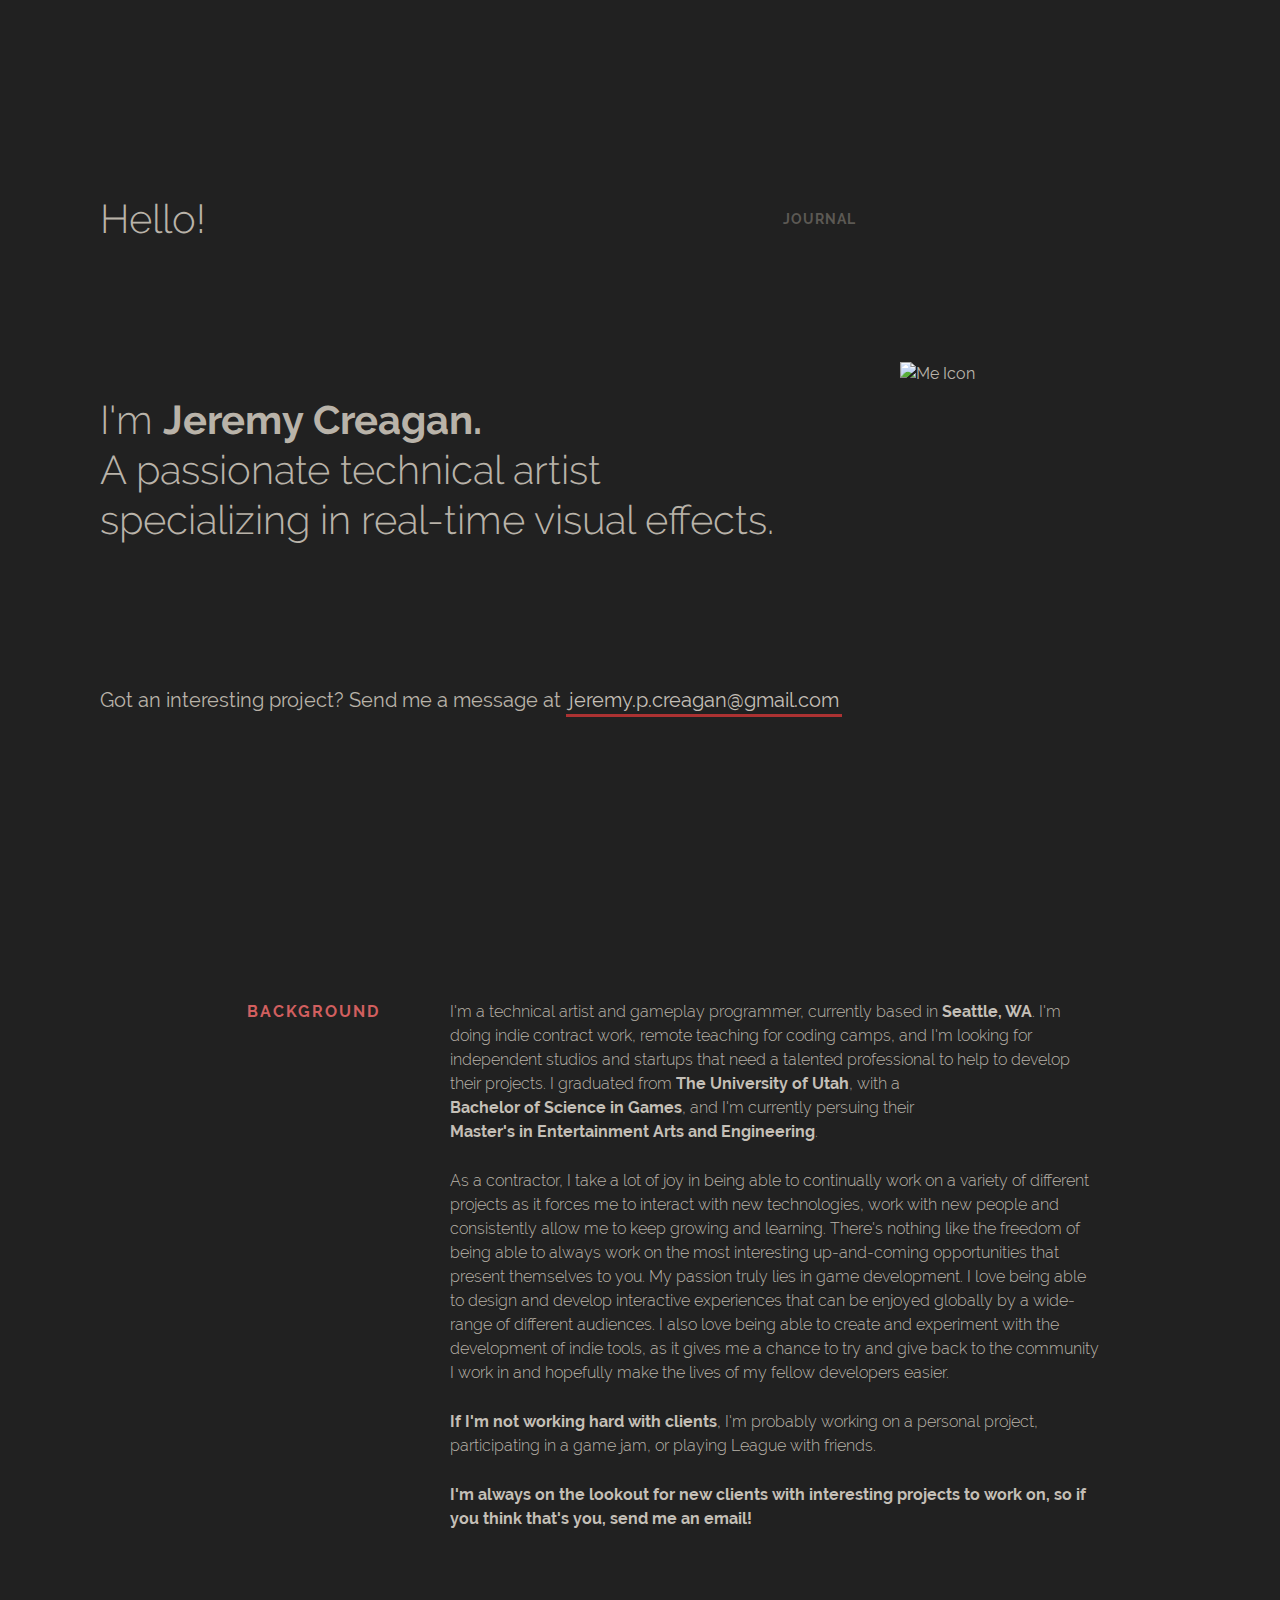
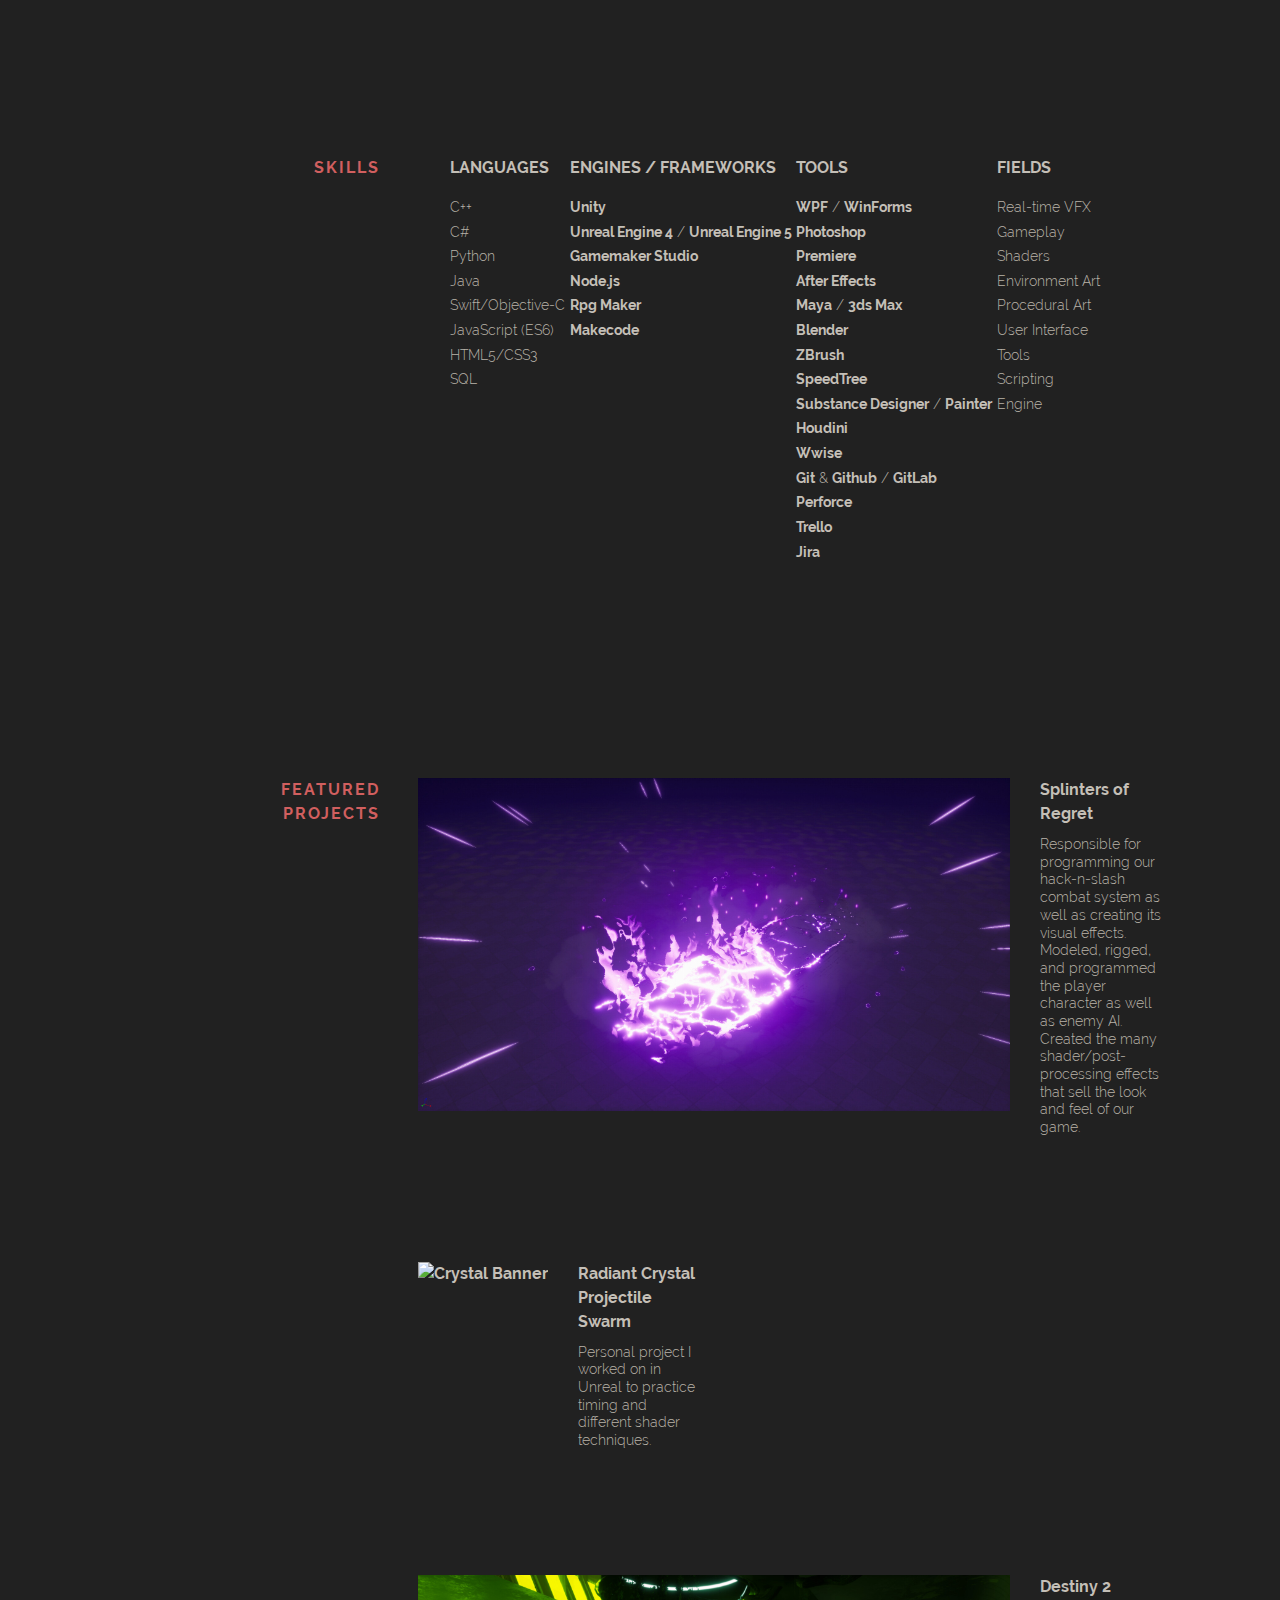
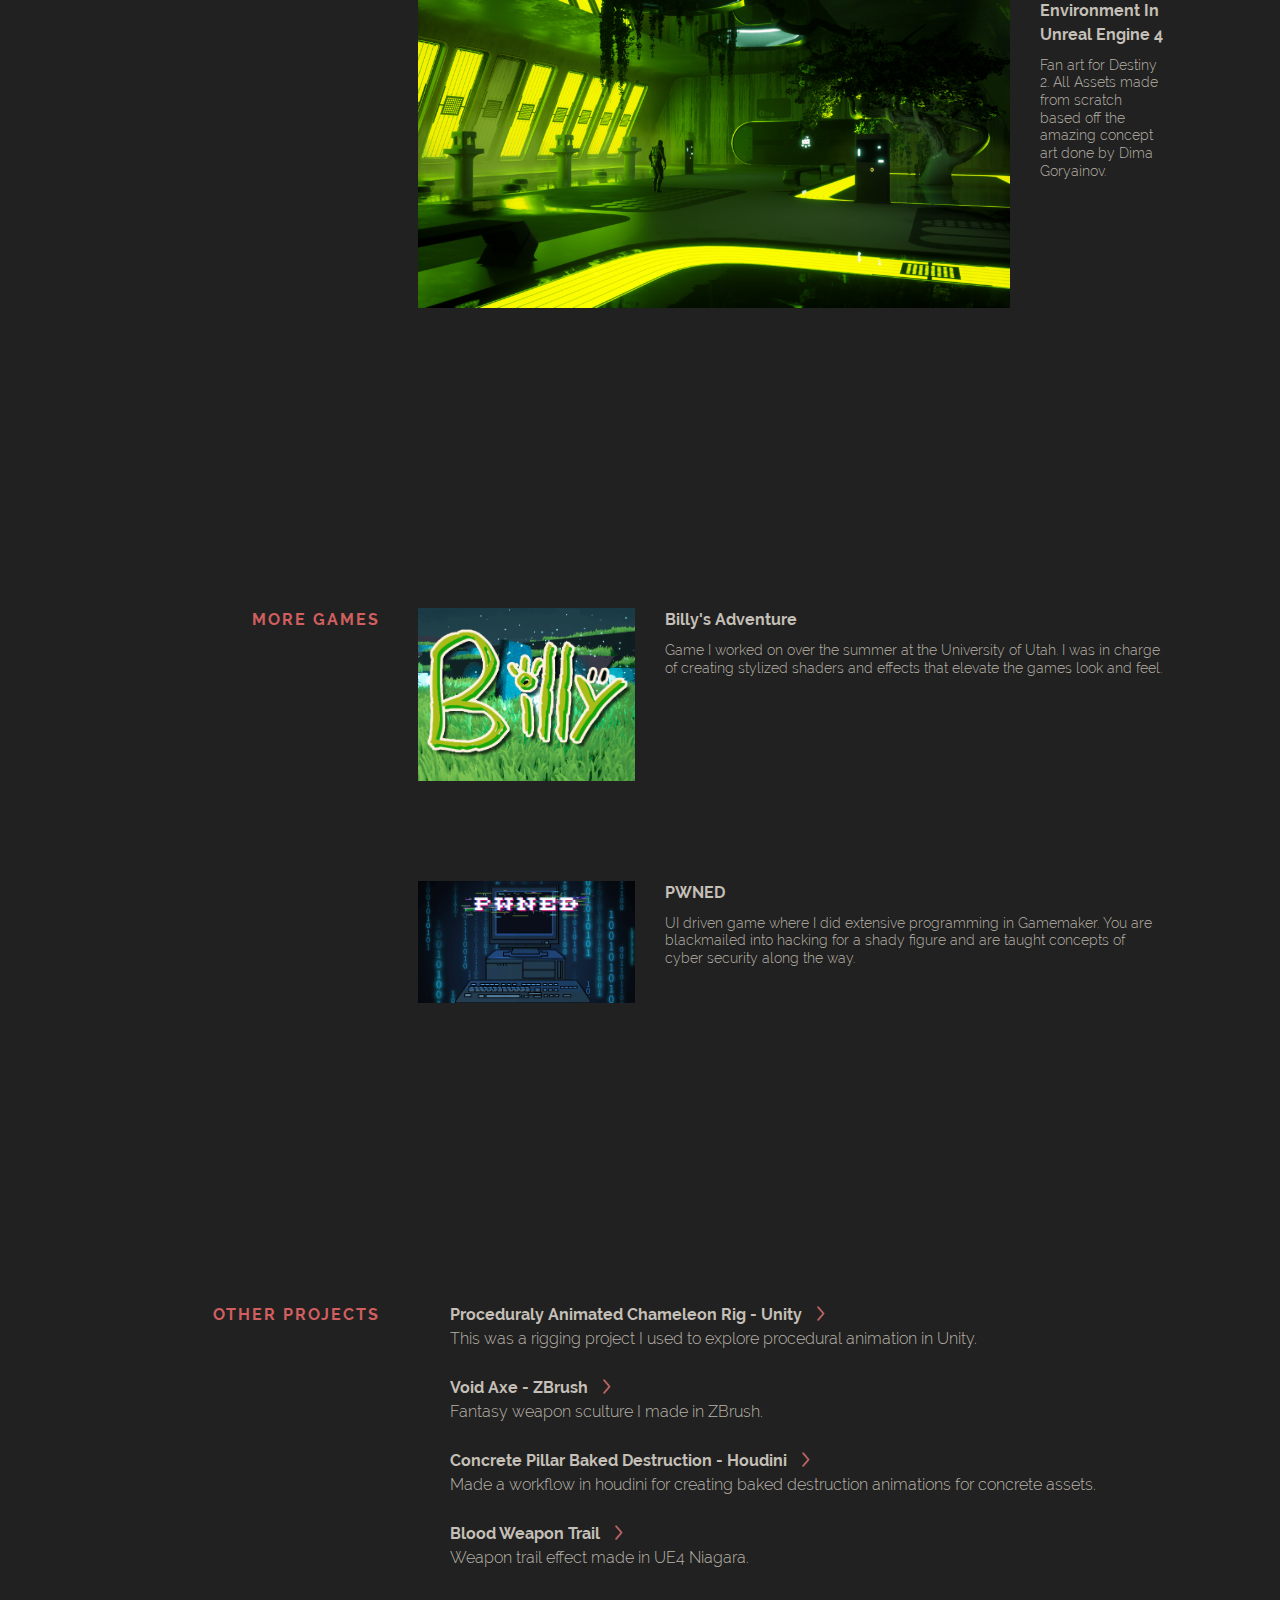
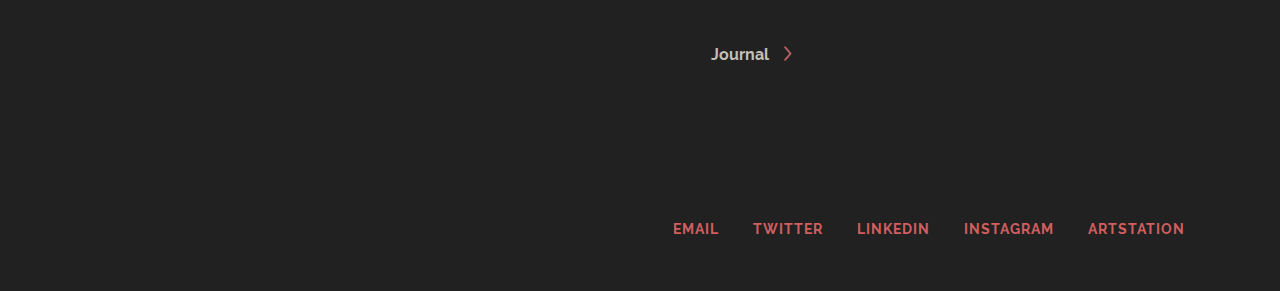
==== index.html @ de410967 "first commit" ====
<!doctype html>

<html lang="en">

<head>
  <meta charset="utf-8">

  <title>Jeremy Creagan</title>
  <meta name="description" content="Portfolio site for Technical artist and gameplay programmer Jeremy Creagan.">
  <meta name="author" content="Jeremy Creagan">

  <link rel="stylesheet" href="css/main.css">
  <link rel="shortcut icon" type="image/ico" href="favicon.ico"/>
  <script defer src="https://use.fontawesome.com/releases/v5.0.6/js/all.js"></script>
    <!-- my fontaswesome account-->
  <script src="https://kit.fontawesome.com/dd2fc2be66.js" crossorigin="anonymous"></script>
  <!-- scroll nav-->
</head>

<body>
  <div id="site">
    <header class="intro">
        <div class="hello__holder">
            <h1 class="intro__hello">Hello!</h1>

            <div class="sneaky__nav">
                <div class="sneaky__links">
                    <a href="./journal.html" target="_self" title="journal">
                        <span class="text">Journal</span>
                        <img src="images/itchio.svg" alt="journal">
                    </a>
                    <a href="jeremy.p.creagan@gmail.com" target="_blank" title="email">
                    <span class="text"></span>
                    <i class="fas fa-envelope"></i>
                    <img src="images/itchio.svg" alt="twitter"> 
                    </a>
                    <a href="https://www.linkedin.com/in/jeremy-creagan-a23b23a0/" target="_blank" title="linkedin">
                        <span class="text"></span>
                        <i class="fab fa-linkedin"></i>
                        <img src="images/itchio.svg" alt="twitter">
                    </a>
                    <a href="https://www.artstation.com/jeremycreagan" target="_blank" title="artstation">
                        <span class="text"></span>
                        <i class="fa-brands fa-artstation"></i>
                        <img src="images/itchio.svg" alt="twitter">
                    </a>
                </div>
            </div>
        </div>

        
      <div class="intro__wrap">
        <img class="intro__icon" src="images/MeSelfieCrop.png" alt="Me Icon" />
        <h2 class="intro__tagline">I'm
          <span class="name">Jeremy Creagan.</span><br>A passionate technical artist specializing in real-time visual effects.
        </h2>
      </div>
      <h3 class="intro__contact">Got an interesting project? Send me a message at
        <span>
          <a href="mailto:jeremy.p.creagan@gmail.com" target="_blank" class="highlight-link">jeremy.p.creagan@gmail.com</a>
        </span>
      </h3>
    </header>
    
    <section class="section background" data-sr>
      <div class="section__title">
        Background
        <br>
      </div>
      <div class="section__content">
        <p>I'm a technical artist and gameplay programmer, currently based in
          <strong>Seattle, WA</strong>. I'm doing indie contract work, remote teaching for coding camps, and I'm looking for independent studios and startups that need a talented professional to help to develop their projects.
          I graduated from
          <a class="underline-link" href="https://www.utah.edu" target="_blank"> The University of Utah</a>, with a
          <a class="underline-link" href="https://games.utah.edu/" target="_blank">Bachelor of Science in Games</a>, and I'm currently persuing their
          <a class="underline-link" href="https://games.utah.edu/prospective-students/master-of-entertainment-arts-and-engineering/" target="_blank">Master's in Entertainment Arts and Engineering</a>.
        <p>As a contractor, I take a lot of joy in being able to continually work on a variety of different projects
          as it forces me to interact with new technologies, work with new people and consistently allow me to keep growing
          and learning. There's nothing like the freedom of being able to always work on the most interesting up-and-coming
          opportunities that present themselves to you. My passion truly lies in game development. I love being able to design
          and develop interactive experiences that can be enjoyed globally by a wide-range of different audiences. I also
          love being able to create and experiment with the development of indie tools, as it gives me a chance to try and
          give back to the community I work in and hopefully make the lives of my fellow developers easier.</p>
        <p>
          <strong>If I'm not working hard with clients</strong>, I'm probably working on a personal project, participating in a game
          jam, or playing League with friends.</p>

        <p>
          <strong>I'm always on the lookout for new clients with interesting projects to work on, so if you think that's you, send
            me an email!</strong>
        </p>
      </div>
    </section>

    <section class="section skills" data-sr>
      <div class="section__title">Skills</div>
      <div class="section__content">
        <div class="skillz">
          <div class="skillz__category">
            <div class="skillz__category__label">Languages</div>
            <ul>
              <li class="skillz__category__item">C++</li>
              <li class="skillz__category__item">C#</li>
              <li class="skillz__category__item">Python</li>
              <li class="skillz__category__item">Java</li>
              <li class="skillz__category__item">Swift/Objective-C</li>
              <li class="skillz__category__item">JavaScript (ES6)</li>
              <li class="skillz__category__item">HTML5/CSS3</li>
              <li class="skillz__category__item">SQL</li>
            </ul>
          </div>
          <div class="skillz__category">
            <div class="skillz__category__label">Engines / Frameworks</div>
            <ul>
              <li class="skillz__category__item"><a class="underline-link" href="https://unity3d.com/" target="_blank">Unity</a></li>
              <li class="skillz__category__item"><a class="underline-link" href="https://www.unrealengine.com" target="_blank">Unreal Engine 4</a> / <a class="underline-link" href="https://www.unrealengine.com/en-US/unreal-engine-5?sessionInvalidated=true" target="_blank">Unreal Engine 5</a></li>
              <li class="skillz__category__item"><a class="underline-link" href="https://www.yoyogames.com/gamemaker" target="_blank">Gamemaker Studio</a></li>
              <li class="skillz__category__item"><a class="underline-link" href="https://nodejs.org/en/" target="_blank">Node.js</a></li>
              <li class="skillz__category__item"><a class="underline-link" href="https://www.rpgmakerweb.com/" target="_blank">Rpg Maker</a></li>
              <li class="skillz__category__item"><a class="underline-link" href="https://www.microsoft.com/en-us/makecode" target="_blank">Makecode</a></li>
            </ul>
          </div>
          <div class="skillz__category">
            <div class="skillz__category__label">Tools</div>
            <ul>
              <li class="skillz__category__item"><a class="underline-link" href="https://docs.microsoft.com/en-us/dotnet/framework/wpf/" target="_blank">WPF</a> / <a class="underline-link" href="https://docs.microsoft.com/en-us/dotnet/framework/winforms/" target="_blank">WinForms</a></li>
              <li class="skillz__category__item"><a class="underline-link" href="https://www.adobe.com/products/photoshop.html" target="_blank">Photoshop</a></li>
              <li class="skillz__category__item"><a class="underline-link" href="https://www.adobe.com/products/premiere.html" target="_blank">Premiere</a></li>
              <li class="skillz__category__item"><a class="underline-link" href="https://www.adobe.com/products/aftereffects.html" target="_blank">After Effects</a></li>
              <li class="skillz__category__item"><a class="underline-link" href="https://www.autodesk.com/products/maya/overview?term=1-YEAR&tab=subscription" target="_blank">Maya</a> / <a class="underline-link" href="https://www.autodesk.com/products/3ds-max/features" target="_blank">3ds Max</a></li>
              <li class="skillz__category__item"><a class="underline-link" href="https://www.blender.org/" target="_blank">Blender</a></li>
              <li class="skillz__category__item"><a class="underline-link" href="https://pixologic.com/" target="_blank">ZBrush</a></li>
              <li class="skillz__category__item"><a class="underline-link" href="https://store.speedtree.com/" target="_blank">SpeedTree</a></li>
              <li class="skillz__category__item"><a class="underline-link" href="https://www.substance3d.com/" target="_blank">Substance Designer</a> / <a class="underline-link" href="https://www.adobe.com/products/substance3d-painter.html" target="_blank">Painter</a></li>
              <li class="skillz__category__item"><a class="underline-link" href="https://www.sidefx.com/" target="_blank">Houdini</a></li>
              <li class="skillz__category__item"><a class="underline-link" href="https://www.audiokinetic.com/products/wwise/" target="_blank">Wwise</a></li>
              <li class="skillz__category__item"><a class="underline-link" href="https://git-scm.com/" target="_blank">Git</a> &amp; <a class="underline-link" href="https://github.com" target="_blank">Github</a> / <a class="underline-link" href="https://about.gitlab.com/" target="_blank">GitLab</a></li>
              <li class="skillz__category__item"><a class="underline-link" href="https://www.perforce.com/" target="_blank">Perforce</a></li>
              <li class="skillz__category__item"><a class="underline-link" href="https://trello.com/" target="_blank">Trello</a></li>
              <li class="skillz__category__item"><a class="underline-link" href="https://www.atlassian.com/software/jira" target="_blank">Jira</a></li>
            </ul>
          </div>
          <div class="skillz__category">
            <div class="skillz__category__label">Fields</div>
            <ul>
              <li class="skillz__category__item">Real-time VFX</li>
              <li class="skillz__category__item">Gameplay</li>
              <li class="skillz__category__item">Shaders</li>
              <li class="skillz__category__item">Environment Art</li>
              <li class="skillz__category__item">Procedural Art</li>
              <li class="skillz__category__item">User Interface</li>
              <li class="skillz__category__item">Tools</li>
              <li class="skillz__category__item">Scripting</li>
              <li class="skillz__category__item">Engine</li>
            </ul>
          </div>
        </div>
      </div>
    </section>

    <section class="section featured-projects" data-sr>
      <div class="section__title">Featured Projects</div>
      <div class="section__content">
        <div class="project Splinters">
          <figure class="project__pic">
            <a href="https://www.artstation.com/artwork/3qryeJ" target="_blank">
              <img src="images/jeremy-creagan-tremorabilitystill.jpg" alt="Splinters Art">
            </a>
          </figure>
          <figcaption class="project__caption">
            <div class="project__name">
              <a href="https://www.artstation.com/artwork/3qryeJ" target="_blank">Splinters of Regret</a>
            </div>
            <p>Responsible for programming our hack-n-slash combat system as well as creating its visual effects. Modeled, rigged, and programmed 
              the player character as well as enemy AI. Created the many shader/post-processing effects that sell the look and feel of our game.</p>
          </figcaption>
        </div>
        <div class="project Crystal">
          <figure class="project__pic">
            <a href="https://www.artstation.com/artwork/YK6nkb" target="_blank">
              <img src="images/HighresScreenshot00008.png" alt="Crystal Banner">
            </a>
          </figure>
          <figcaption class="project__caption">
            <div class="project__name">
              <a href="https://www.artstation.com/artwork/YK6nkb" target="_blank">Radiant Crystal Projectile Swarm</a>
            </div>
            <p>Personal project I worked on in Unreal to practice timing and different shader techniques.</p>
          </figcaption>
        </div>
        <div class="project Destiny">
          <figure class="project__pic">
            <a href="https://www.artstation.com/artwork/OoAA56" target="_blank">
              <img src="images/jc-finalshot4k.jpg" alt="Destiny Banner">
            </a>
          </figure>
          <figcaption class="project__caption">
            <div class="project__name">
              <a href="https://www.artstation.com/artwork/OoAA56" target="_blank">
                Destiny 2 Environment In Unreal Engine 4</a>
            </div>
            <p>Fan art for Destiny 2. All Assets made from scratch based off the amazing concept art done by Dima Goryainov.</p>
          </figcaption>
        </div>
      </div>
    </section>

    <section class="section featured-projects" data-sr>
        <div class="section__title">More Games</div>
        <div class="section__content">
            <div class="project Billy">
                <figure class="other__pic">
                  <a href="https://www.artstation.com/artwork/VykAqn" target="_blank">
                    <img src="images/jeremy-creagan-itch-cover.gif" alt="Billy Banner">
                  </a>
                </figure>
                <figcaption class="other__caption">
                  <div class="project__name">
                    <a href="https://www.artstation.com/artwork/VykAqn" target="_blank">Billy's Adventure</a>
                  </div>
                  <p>Game I worked on over the summer at the University of Utah. I was in charge of creating stylized shaders and effects 
                    that elevate the games look and feel.</p>
                </figcaption>
              </div>
              <div class="project PWNED">
                <figure class="other__pic">
                  <a href="https://juuciii.itch.io/pwned" target="_blank">
                    <img src="images/IY5KX1.jpg" alt="PWNED">
                  </a>
                </figure>
                <figcaption class="other__caption">
                  <div class="project__name">
                    <a href="https://juuciii.itch.io/pwned" target="_blank">PWNED</a>
                  </div>
                  <p>UI driven game where I did extensive programming in Gamemaker. You are blackmailed into hacking for a shady figure and are taught concepts 
                    of cyber security along the way.
                  </p>
                </figcaption>
              </div>
        </div>
  </section>

    <section class="section jam-projects" data-sr>
      <div class="section__title">Other Projects</div>
      <div class="section__content">
        <div class="project">
          <div class="project__name">
            <a href="./journal.html#entry1" target="_self" class="arrow-link force-smooth-scroll">Proceduraly Animated Chameleon Rig - Unity</a>
          </div>
          <p>
            This was a rigging project I used to explore procedural animation in Unity.
          </p>
        </div>
        <div class="project">
          <div class="project__name">
            <a href="./journal.html#entry6" target="_self" class="arrow-link force-smooth-scroll">Void Axe - ZBrush</a>
          </div>
          <p>
            Fantasy weapon sculture I made in ZBrush.
          </p>
        </div>
        <div class="project">
            <div class="project__name">
              <a href="./journal.html#entry5" target="_self" class="arrow-link force-smooth-scroll">Concrete Pillar Baked Destruction - Houdini</a>
            </div>
            <p>
              Made a workflow in houdini for creating baked destruction animations for concrete assets.
            </p>
        </div>
        <div class="project">
            <div class="project__name">
              <a href="./journal.html#entry3" target="_self" class="arrow-link force-smooth-scroll">Blood Weapon Trail</a>
            </div>
            <p>
              Weapon trail effect made in UE4 Niagara.
            </p>
        </div>

        <center>
            <div class="project">
                <br><br>
                <div class="project__name" style ="padding-right: 40px; padding-left: 0px">
                        <a href="./journal.html" target="_self" class="arrow-link">Journal</a>
                </div>
            </div>
        </center>

      </div>
    </section>

    <footer class="footer">
      <div class="footer__copyright">
      </div>
      <div class="footer__links">
        <a href="jeremy.p.creagan@gmail.com" target="_blank" title="email">
          <span class="text">email</span>
          <i class="fas fa-envelope"></i>
          <img src="images/itchio.svg" alt="twitter"> 
        </a>
        <a href="https://twitter.com/KeemlyS" target="_blank" title="twitter">
          <span class="text">twitter</span>
          <i class="fab fa-twitter"></i>
          <img src="images/itchio.svg" alt="twitter">
        </a>
        <a href="https://www.linkedin.com/in/jeremy-creagan-a23b23a0/" target="_blank" title="linkedin">
            <span class="text">linkedin</span>
            <i class="fab fa-linkedin"></i>
            <img src="images/itchio.svg" alt="twitter">
        </a>
        <a href="https://www.instagram.com/jeremycreagan.226/" target="_blank" title="instagram">
            <span class="text">instagram</span>
            <i class="fa-brands fa-instagram"></i>
            <img src="images/itchio.svg" alt="twitter">
        </a>
        <a href="https://www.artstation.com/jeremycreagan" target="_blank" title="artstation">
            <span class="text">artstation</span>
            <i class="fa-brands fa-artstation"></i>
            <img src="images/itchio.svg" alt="twitter">
        </a>
      </div>
    </footer>

    <button id="top-button" style="display: inline-block;">
      <img src="" alt=""> </button>
  </div>
  <script src="https://cdnjs.cloudflare.com/ajax/libs/jquery/3.1.1/jquery.min.js" type="text/javascript" charset="utf-8"></script>
  <script src="https://unpkg.com/scrollreveal/dist/scrollreveal.min.js"></script>
  <script src="js/main.js" type="text/javascript" charset="utf-8"></script>
  <script src="js/scroll.js"></script>
</body>

</html>
---- css/main.css ----
@font-face {
    font-family: Raleway;
    src: url(../fonts/Raleway/Raleway-Light.ttf);
    font-weight: 300;
    font-style: normal
}

@font-face {
    font-family: Raleway;
    src: url(../fonts/Raleway/Raleway-LightItalic.ttf);
    font-weight: 300;
    font-style: italic
}

@font-face {
    font-family: Raleway;
    src: url(../fonts/Raleway/Raleway-Regular.ttf);
    font-weight: 400;
    font-style: normal
}

@font-face {
    font-family: Raleway;
    src: url(../fonts/Raleway/Raleway-Italic.ttf);
    font-weight: 400;
    font-style: italic
}

@font-face {
    font-family: Raleway;
    src: url(../fonts/Raleway/Raleway-Medium.ttf);
    font-weight: 500;
    font-style: normal
}

@font-face {
    font-family: Raleway;
    src: url(../fonts/Raleway/Raleway-MediumItalic.ttf);
    font-weight: 500;
    font-style: italic
}

@font-face {
    font-family: Raleway;
    src: url(../fonts/Raleway/Raleway-Bold.ttf);
    font-weight: 700;
    font-style: normal
}

@font-face {
    font-family: Raleway;
    src: url(../fonts/Raleway/Raleway-BoldItalic.ttf);
    font-weight: 700;
    font-style: italic
}

@font-face {
    font-family: BitPotion;
    src: url(../fonts/BitPotion/BitPotionExt.ttf);
    font-style: normal
}

*,
:after,
:before {
    -webkit-box-sizing: border-box;
    box-sizing: border-box;
    -webkit-font-smoothing: antialiased;
    -moz-osx-font-smoothing: grayscale
}

::-moz-selection {
    color: #36363c;
    background: #fc6
}

::selection {
    color: #36363c;
    background: #fc6
}

body,
html {
    margin: 0;
    padding: 0;
    background-color: #212121;
    color: #B9B3A9;
    font-family: Raleway, "Source Sans Pro", Helvetica, Arial, sans-serif;
    line-height: 1.5;
}

body a,
html a {
    -webkit-transition: all .2s ease-in-out;
    transition: all .2s ease-in-out;
    text-decoration: none;
    font-weight: 700;
    color: #C4BFB7
}

body ul,
html ul {
    list-style: none;
    padding: 0
}

body strong,
html strong {
    font-weight: 700;
    color: #C4BFB7
}

body .emoji,
html .emoji {
    display: inline-block;
    vertical-align: text-top;
    background-size: contain;
    background-repeat: no-repeat;
    background-position: center
}

body .section,
html .section {
    display: -webkit-box;
    display: -ms-flexbox;
    display: flex;
    -webkit-box-pack: center;
    -ms-flex-pack: center;
    justify-content: center;
    padding: 100px 170px
}

@media screen and (max-width:1280px) {
    body .section,
    html .section {
        padding: 100px
    }
}

@media screen and (max-width:1024px) {
    body .section,
    html .section {
        padding: 50px
    }
}

@media screen and (max-width:768px) {
    body .section,
    html .section {
        display: block
    }
}

@media screen and (max-width:480px) {
    body .section,
    html .section {
        padding: 50px 35px
    }
}

.section__background__portrait {
    width: 256px;
    height: 256px;
    margin-top: 20px;
}

@media screen and (max-width:768px) {
    .section__background__portrait {
        display:none;
    }
}

body .section__title,
html .section__title {
    -ms-flex-negative: 0;
    flex-shrink: 0;
    width: 200px;
    margin-right: 70px;
    color: #D15F5F;
    text-transform: uppercase;
    text-align: right;
    font-weight: 700;
    letter-spacing: 2px
}

@media screen and (max-width:1024px) {
    body .section__title,
    html .section__title {
        margin-right: 50px
    }
}

@media screen and (max-width:850px) {
    body .section__title,
    html .section__title {
        width: 150px
    }
}

@media screen and (max-width:768px) {
    body .section__title,
    html .section__title {
        text-align: left;
        width: auto
    }
}

body .section__content,
html .section__content {
    font-weight: 300;
    font-size: 1rem;
    width: 100%;
    max-width: 650px
}

@media screen and (max-width:768px) {
    body .section__content,
    html .section__content {
        padding-top: 30px;
        padding-left: 50px
    }
}

@media screen and (max-width:480px) {
    body .section__content,
    html .section__content {
        padding-left: 30px
    }
}

body .section__content p,
html .section__content p {
    margin-top: 0;
    margin-bottom: 25px
}

body .section__content .underline-link,
html .section__content .underline-link {
    position: relative;
    display: inline-block
}

body .section__content .underline-link:after,
html .section__content .underline-link:after {
    position: absolute;
    top: 100%;
    left: 0;
    width: 100%;
    height: 1px;
    background: #C4BFB7;
    content: '';
    opacity: 0;
    -webkit-transition: height .3s, opacity .3s, -webkit-transform .3s;
    transition: height .3s, opacity .3s, -webkit-transform .3s;
    transition: height .3s, opacity .3s, transform .3s;
    transition: height .3s, opacity .3s, transform .3s, -webkit-transform .3s;
    -webkit-transform: translateY(-5px);
    transform: translateY(-5px)
}

body .section__content .underline-link:focus:after,
body .section__content .underline-link:hover:after,
html .section__content .underline-link:focus:after,
html .section__content .underline-link:hover:after {
    height: 2px;
    border-radius: 3px;
    opacity: 1;
    -webkit-transform: translateY(-2px);
    transform: translateY(-2px)
}

body .arrow-link,
html .arrow-link {
    -webkit-transition: all .2s ease-in-out;
    transition: all .2s ease-in-out;
    font-weight: 700;
    display: inline-block;
    background-color: transparent;
    white-space: nowrap
}

body .arrow-link:after,
html .arrow-link:after {
    -webkit-transition: all .2s ease-in-out;
    transition: all .2s ease-in-out;
    position: relative;
    bottom: 2px;
    margin-left: 15px;
    content: '';
    background: url(../images/Icon_Arrow.png) no-repeat center;
    background-size: 100%;
    width: 15px;
    height: 15px;
    display: inline-block;
    vertical-align: middle
}

body .arrow-link:hover:after,
html .arrow-link:hover:after {
    -webkit-transform: translateX(7px);
    transform: translateX(7px)
}

body .arrow-link-left,
html .arrow-link-left {
    -webkit-transition: all .2s ease-in-out;
    transition: all .2s ease-in-out;
    font-weight: 700;
    display: inline-block;
    background-color: transparent;
    white-space: nowrap
}

body .arrow-link-left:before,
html .arrow-link-left:before {
    -webkit-transition: all .2s ease-in-out;
    transition: all .2s ease-in-out;
    position: relative;
    bottom: 2px;
    margin-right: 15px;
    content: '';
    background: url(../images/Icon_Arrow_Left.png) no-repeat center;
    background-size: 100%;
    width: 15px;
    height: 15px;
    display: inline-block;
    vertical-align: middle
}

body .arrow-link-left:hover:before,
html .arrow-link-left:hover:before {
    -webkit-transform: translateX(-7px);
    transform: translateX(-7px)
}

body .small,
html .small {
    font-family: Inconsolata, monospace;
    font-size: .85rem;
    display: inline-block;
    margin-top: 15px
}

.night .small {
    font-family: Inconsolata, monospace;
    font-size: 1.5rem;
    display: inline-block;
    margin-top: 15px
}

body .small:after,
html .small:after {
    display: none
}

body #top-button,
html #top-button {
    -webkit-transition: all .2s ease-in-out;
    transition: all .2s ease-in-out;
    background: 0 0;
    border: none;
    outline: 0;
    width: 40px;
    position: fixed;
    bottom: 25px;
    right: 10px;
    cursor: pointer;
    display: none
}

@media screen and (max-width:1024px) {
    body #top-button,
    html #top-button {
        bottom: 20px;
        right: 7px;
        width: 35px
    }
}

@media screen and (max-width:480px) {
    body #top-button,
    html #top-button {
        bottom: 15px;
        right: 3px
    }
}

body #top-button:focus,
body #top-button:hover,
html #top-button:focus,
html #top-button:hover {
    -webkit-transform: translateY(-10px);
    transform: translateY(-10px)
}

body #top-button img,
html #top-button img {
    width: 100%
}

.waypoint {
    opacity: 0;
    -webkit-transform: translate3d(0, 20px, 0);
    transform: translate3d(0, 20px, 0);
    -webkit-transition: opacity .6s cubic-bezier(.694, 0, .335, 1), -webkit-transform .6s cubic-bezier(.694, 0, .335, 1);
    transition: opacity .6s cubic-bezier(.694, 0, .335, 1), -webkit-transform .6s cubic-bezier(.694, 0, .335, 1);
    transition: opacity .6s cubic-bezier(.694, 0, .335, 1), transform .6s cubic-bezier(.694, 0, .335, 1);
    transition: opacity .6s cubic-bezier(.694, 0, .335, 1), transform .6s cubic-bezier(.694, 0, .335, 1), -webkit-transform .6s cubic-bezier(.694, 0, .335, 1)
}

.in-view {
    opacity: 1;
    -webkit-transform: translateZ(0);
    transform: translateZ(0)
}

.pixel-switch-wrapper {
    display: -webkit-box;
    display: -ms-flexbox;
    display: flex;
    -webkit-box-pack: center;
    -ms-flex-pack: center;
    justify-content: center;
    -webkit-box-align: center;
    -ms-flex-align: center;
    align-items: center;
    position: absolute;
    top: 20px;
    right: 30px
}

@media screen and (max-width:480px) {
    .switch-wrapper {
        top: 10px;
        right: 20px
    }
}

.pixel-switch-wrapper .moon,
.pixel-switch-wrapper .sun {
    width: 17px;
    height: 17px
}

.pixel-switch-wrapper .sun {
    background: url(../img/switch/sun.svg) no-repeat center;
    background-size: 100%
}

.pixel-switch-wrapper .moon {
    background: url(../img/switch/moon.svg) no-repeat center;
    background-size: 100%
}

.pixel-switch-wrapper .toggle-wrapper {
    margin: 10px
}

.pixel-switch-wrapper .toggle-wrapper #switch {
    height: 0;
    width: 0;
    visibility: hidden;
    position: absolute
}

.pixel-switch-wrapper .toggle-wrapper #switch:checked+label {
    background: #bae67e
}

.pixel-switch-wrapper .toggle-wrapper #switch:checked+label:after {
    left: calc(100% - 3px);
    -webkit-transform: translateX(-100%);
    transform: translateX(-100%)
}

.pixel-switch-wrapper .toggle-wrapper label {
    cursor: pointer;
    text-indent: -9999px;
    width: 45px;
    height: 25px;
    background: grey;
    display: block;
    border-radius: 100px;
    position: relative
}

.pixel-switch-wrapper .toggle-wrapper label:after {
    -webkit-transition: all .2s ease-in-out;
    transition: all .2s ease-in-out;
    content: '';
    position: absolute;
    top: 3px;
    left: 3px;
    width: 19px;
    height: 19px;
    background: #fff;
    border-radius: 100%
}

.intro {
    padding: 120px 100px;
    height: 100vh;
    display: -webkit-box;
    display: -ms-flexbox;
    display: flex;
    -webkit-box-orient: vertical;
    -webkit-box-direction: normal;
    -ms-flex-direction: column;
    flex-direction: column;
    -ms-flex-pack: distribute;
    justify-content: space-around;
    max-width: 1440px;
    margin: 0 auto
}

@media screen and (max-width:630px) {
    .intro {
        padding: 120px 70px
    }
}

@media screen and (max-width:550px) {
    .intro {
        padding: 120px 50px
    }
}

@media screen and (max-width:480px) {
    .intro {
        padding: 70px 50px
    }
}

.intro__hello,
.intro__tagline {
    font-size: 2.5rem
}

.night .intro__hello,
.night .intro__tagline {
    font-size: 4rem
}

@media screen and (max-width:1024px) {
    .intro__hello,
    .intro__tagline {
        font-size: 2.25rem
    }

    .night .intro__hello,
    .night .intro__tagline {
        font-size: 3.5rem
    }
}

@media screen and (max-width:768px) {
    .intro__hello,
    .intro__tagline {
        font-size: 2rem
    }

    .night .intro__hello,
    .night .intro__tagline {
        font-size: 3rem
    }
}

@media screen and (max-width:550px) {
    .intro__hello,
    .intro__tagline {
        font-size: 1.75rem
    }
}

@media screen and (max-width:360px) {
    .intro__hello,
    .intro__tagline {
        font-size: 1.5rem
    }
}

@media screen and (max-width:330px) {
    .intro__hello,
    .intro__tagline {
        font-size: 1.4rem
    }

    .night .intro__hello,
    .night .intro__tagline {
        font-size: 2.5rem
    }
}

.intro__hello .emoji,
.intro__tagline .emoji {
    width: 40px;
    height: 40px
}

@media screen and (max-width:1024px) {
    .intro__hello .emoji,
    .intro__tagline .emoji {
        width: 35px;
        height: 35px
    }
}

@media screen and (max-width:768px) {
    .intro__hello .emoji,
    .intro__tagline .emoji {
        width: 30px;
        height: 30px
    }
}

@media screen and (max-width:360px) {
    .intro__hello .emoji,
    .intro__tagline .emoji {
        width: 25px;
        height: 25px
    }
}

.intro__hello {
    font-weight: 300
}

.intro__hello .wave-hand {
    background-image: url(../img/emojis/wave.png);
    margin-left: 10px;
    cursor: pointer
}

.intro__hello .wave-hand.animated {
    -webkit-animation-duration: 1s;
    animation-duration: 1s;
    -webkit-animation-fill-mode: both;
    animation-fill-mode: both
}

.intro__hello .wave-hand.wave {
    -webkit-animation-name: wave;
    animation-name: wave
}

@-webkit-keyframes wave {
    from {
        -webkit-transform: none;
        transform: none
    }
    15% {
        -webkit-transform: translate3d(-20%, 0, 0) rotate3d(0, 0, 1, -10deg);
        transform: translate3d(-20%, 0, 0) rotate3d(0, 0, 1, -10deg)
    }
    30% {
        -webkit-transform: translate3d(10%, 0, 0) rotate3d(0, 0, 1, 7deg);
        transform: translate3d(10%, 0, 0) rotate3d(0, 0, 1, 7deg)
    }
    45% {
        -webkit-transform: translate3d(-15%, 0, 0) rotate3d(0, 0, 1, -10deg);
        transform: translate3d(-15%, 0, 0) rotate3d(0, 0, 1, -10deg)
    }
    60% {
        -webkit-transform: translate3d(10%, 0, 0) rotate3d(0, 0, 1, 5deg);
        transform: translate3d(10%, 0, 0) rotate3d(0, 0, 1, 5deg)
    }
    75% {
        -webkit-transform: translate3d(-5%, 0, 0) rotate3d(0, 0, 1, -2deg);
        transform: translate3d(-5%, 0, 0) rotate3d(0, 0, 1, -2deg)
    }
    to {
        -webkit-transform: none;
        transform: none
    }
}

@keyframes wave {
    from {
        -webkit-transform: none;
        transform: none
    }
    15% {
        -webkit-transform: translate3d(-20%, 0, 0) rotate3d(0, 0, 1, -10deg);
        transform: translate3d(-20%, 0, 0) rotate3d(0, 0, 1, -10deg)
    }
    30% {
        -webkit-transform: translate3d(10%, 0, 0) rotate3d(0, 0, 1, 7deg);
        transform: translate3d(10%, 0, 0) rotate3d(0, 0, 1, 7deg)
    }
    45% {
        -webkit-transform: translate3d(-15%, 0, 0) rotate3d(0, 0, 1, -10deg);
        transform: translate3d(-15%, 0, 0) rotate3d(0, 0, 1, -10deg)
    }
    60% {
        -webkit-transform: translate3d(10%, 0, 0) rotate3d(0, 0, 1, 5deg);
        transform: translate3d(10%, 0, 0) rotate3d(0, 0, 1, 5deg)
    }
    75% {
        -webkit-transform: translate3d(-5%, 0, 0) rotate3d(0, 0, 1, -2deg);
        transform: translate3d(-5%, 0, 0) rotate3d(0, 0, 1, -2deg)
    }
    to {
        -webkit-transform: none;
        transform: none
    }
}

.intro__wrap {
    max-width: 1000px;
    position: relative;
}

.intro__wrap .intro__icon {
    float: right;
}
    
.intro__wrap .intro__tagline {
    line-height: 50px;
}

@media screen and (max-width:550px) {
    .intro__wrap .intro__icon {
        float: none;
        display: none;
    }
}

.intro__tagline {
    font-weight: 300;
    max-width: 700px;
    position: relative;
}

.intro__tagline .name {
    font-weight: 700
}

.intro__tagline .technologist {
    background-image: url(../img/emojis/technologist.png)
}

@media screen and (max-width:900px) {
    .intro__tagline {
        max-width: 500px;
    }
}

.intro__icon {    
    width:200px;
    height:200px;
}

.intro__contact {
    font-size: 1.25rem;
    font-weight: 400
}

.night .intro__contact {
    font-size: 2.25rem;
    font-weight: 400
}

@media screen and (max-width:550px) {
    .intro__contact {
        font-size: 1rem
    }

    .night .intro__contact {
        font-size: 1.75rem;
        font-weight: 400
    }
}

.intro__contact .emoji.pointer {
    background-image: url(../img/emojis/pointright.png);
    width: 30px;
    height: 30px;
    margin: 0 5px;
    vertical-align: text-bottom
}

@media screen and (max-width:550px) {
    .intro__contact .emoji.pointer {
        width: 25px;
        height: 25px
    }
}

.intro__contact .highlight-link {
    -webkit-transition: all .2s ease-in-out;
    transition: all .2s ease-in-out;
    font-weight: 400;
    text-decoration: none;
    display: inline-block;
    padding: 2px 3px;
    text-decoration: none;
    -webkit-box-shadow: inset 0 -3px 0 #ac3232;
    box-shadow: inset 0 -3px 0 #ac3232
}

.intro__contact .highlight-link:hover {
    -webkit-box-shadow: inset 0 -33px 0 0 #ac3232;
    box-shadow: inset 0 -33px 0 0 #ac3232;
    color: #fff
}

.skills .skillz {
    display: -webkit-box;
    display: -ms-flexbox;
    display: flex;
    -webkit-box-pack: justify;
    -ms-flex-pack: justify;
    justify-content: space-between
}

@media screen and (max-width:630px) {
    .skills .skillz {
        -ms-flex-wrap: wrap;
        flex-wrap: wrap
    }
}

@media screen and (max-width:630px) {
    .skills .skillz__category {
        width: 47%;
        margin-right: 5px;
        margin-bottom: 25px
    }
}

.skills .skillz__category__label {
    font-weight: 700;
    color: #C4BFB7;
    text-transform: uppercase
}

.skills .skillz__category__item {
    margin: 3px 0;
    font-size: .9rem
}

.night .skills {
    margin: 3px 0;
    font-size: 1rem
}

.night .skillz__category__item {
    margin: 3px 0;
    font-size: 1.25rem
}


.experience .jobs {
    margin-bottom: 100px
}

.experience .job {
    margin-bottom: 25px
}

.experience .job .time-place {
    display: -webkit-box;
    display: -ms-flexbox;
    display: flex;
    -webkit-box-pack: justify;
    -ms-flex-pack: justify;
    justify-content: space-between
}

@media screen and (max-width:480px) {
    .experience .job .time-place {
        display: block
    }
}

.experience .job__company {
    font-weight: 700
}

.experience .job__time {
    font-size: .9rem;
    font-family: Inconsolata, monospace
}

@media screen and (max-width:480px) {
    .experience .job__time {
        font-size: .8rem
    }
}

.experience .arrow-link {
    font-size: 1.25rem
}

.experience .arrow-link:after {
    width: 20px;
    height: 20px
}

.status {
    display: -webkit-box;
    display: -ms-flexbox;
    display: flex;
    -webkit-box-align: center;
    -ms-flex-align: center;
    align-items: center;
    font-size: 1.1rem;
    margin-top: 70px
}

.status__light {
    width: 30px;
    height: 30px;
    display: -webkit-box;
    display: -ms-flexbox;
    display: flex;
    -webkit-box-pack: center;
    -ms-flex-pack: center;
    justify-content: center;
    -webkit-box-align: center;
    -ms-flex-align: center;
    align-items: center
}

.status__light__ring {
    position: absolute;
    width: 25px;
    height: 25px;
    -webkit-animation: pulsate 2s ease-out;
    animation: pulsate 2s ease-out;
    -webkit-animation-iteration-count: infinite;
    animation-iteration-count: infinite;
    opacity: 0;
    border: 3px solid #bae67e;
    border-radius: 30px
}

@-webkit-keyframes pulsate {
    0% {
        -webkit-transform: scale(.1, .1);
        transform: scale(.1, .1);
        opacity: 0
    }
    50% {
        opacity: 1
    }
    100% {
        -webkit-transform: scale(1.2, 1.2);
        transform: scale(1.2, 1.2);
        opacity: 0
    }
}

@keyframes pulsate {
    0% {
        -webkit-transform: scale(.1, .1);
        transform: scale(.1, .1);
        opacity: 0
    }
    50% {
        opacity: 1
    }
    100% {
        -webkit-transform: scale(1.2, 1.2);
        transform: scale(1.2, 1.2);
        opacity: 0
    }
}

.status__light__led {
    position: absolute;
    width: 13px;
    height: 13px;
    background: #bae67e;
    border-radius: 100%
}

.status__message {
    margin-left: 15px
}

.featured-projects a:after {
    display: none
}

.featured-projects .project {
    display: -webkit-box;
    display: -ms-flexbox;
    display: flex;
    margin-bottom: 100px;
    margin-left: -5%;
    width: 125%
}

@media screen and (max-width:1280px) {
    .featured-projects .project {
        width: 115%
    }
}

@media screen and (max-width:1024px) {
    .featured-projects .project {
        width: 105%
    }
}

@media screen and (max-width:768px) {
    .featured-projects .project {
        width: 100%;
        display: block;
        margin-bottom: 70px
    }
}

.jam-projects .project.screentime {
    margin-bottom: 70px
}

.jam-projects .project:last-of-type {
    margin-bottom: 0
}

.jam-projects .small__pic {
    max-width: 160px;
    overflow: visible;
    margin: 0
}

.jam-projects .small__pic a {
    display: block
}

.jam-projects .small__pic.phones a {
    display: -webkit-box;
    display: -ms-flexbox;
    display: flex;
    -webkit-box-pack: justify;
    -ms-flex-pack: justify;
    justify-content: space-between
}

.jam-projects .small__pic.phones .phone {
    margin: 0 -7%
}

.jam-projects .small__pic.phones .phone:first-of-type {
    margin-left: -5%
}

.jam-projects .small__pic img {
    width: 100%;
    max-width: 100%;
    vertical-align: bottom
}

.featured-projects .other__pic {
    max-width: 400px;
    overflow: visible;
    margin: 0
}

.featured-projects .other__pic a {
    display: block
}

.featured-projects .other__pic.phones a {
    display: -webkit-box;
    display: -ms-flexbox;
    display: flex;
    -webkit-box-pack: justify;
    -ms-flex-pack: justify;
    justify-content: space-between
}

.featured-projects .other__pic.phones .phone {
    margin: 0 -7%
}

.featured-projects .other__pic.phones .phone:first-of-type {
    margin-left: -5%
}

.featured-projects .other__pic img {
    width: 100%;
    max-width: 100%;
    vertical-align: bottom
}

.featured-projects .other__caption {
    width: 500px;
    -ms-flex-negative: 0;
    flex-shrink: 0;
    margin-left: 30px
}

@media screen and (max-width:768px) {
    .featured-projects .other__caption {
        width: 100%;
        margin-top: 25px;
        margin-left: 0
    }
}

.featured-projects .project__pic {
    max-width: 700px;
    overflow: visible;
    margin: 0
}

.featured-projects .project__pic a {
    display: block
}

.featured-projects .project__pic.phones a {
    display: -webkit-box;
    display: -ms-flexbox;
    display: flex;
    -webkit-box-pack: justify;
    -ms-flex-pack: justify;
    justify-content: space-between
}

.featured-projects .project__pic.phones .phone {
    margin: 0 -7%
}

.featured-projects .project__pic.phones .phone:first-of-type {
    margin-left: -5%
}

.featured-projects .project__pic img {
    width: 100%;
    max-width: 100%;
    vertical-align: bottom
}

.featured-projects .project__caption {
    width: 125px;
    -ms-flex-negative: 0;
    flex-shrink: 0;
    margin-left: 30px
}

@media screen and (max-width:768px) {
    .featured-projects .project__caption {
        width: 100%;
        margin-top: 25px;
        margin-left: 0
    }
}

.featured-projects .project__name {
    margin-bottom: 10px
}

.featured-projects .project__name a {
    font-weight: 700
}

.featured-projects .project p {
    font-size: .85rem;
    line-height: 1.3
}

.night .featured-projects .project p {
    font-size: 1.6rem;
    line-height: 1.3
}

.other-projects .project {
    max-width: 600px;
    margin-bottom: 50px
}

.other-projects .project__name {
    margin-bottom: 10px
}

.other-projects .project p {
    font-size: .9rem;
    margin-bottom: 20px
}

.other-projects .project__used__item {
    display: inline-block;
    margin: 3px 3px 3px 0;
    font-family: Inconsolata, monospace;
    font-size: .75rem;
    font-weight: 700;
    padding: 2px 7px;
    border-radius: 3px;
    color: #D15F5F;
    border: 1px solid #D15F5F;
    background: 0 0
}

.other-projects .project__used__item:first-of-type {
    margin-left: 0
}

.footer {
    padding: 50px 80px;
    display: -webkit-box;
    display: -ms-flexbox;
    display: flex;
    -webkit-box-pack: justify;
    -ms-flex-pack: justify;
    justify-content: space-between;
    -webkit-box-align: center;
    -ms-flex-align: center;
    align-items: center
}

@media screen and (max-width:1024px) {
    .footer {
        padding: 50px
    }
}

@media screen and (max-width:630px) {
    .footer {
        display: block
    }
}

@media screen and (max-width:480px) {
    .footer {
        padding: 50px 30px
    }
}

.footer__copyright {
    font-weight: 700;
    width: 200px
}

@media screen and (max-width:630px) {
    .footer__copyright {
        width: auto;
        text-align: center;
        margin-bottom: 25px
    }
}

@media screen and (max-width:630px) {
    .footer__copyright .bottom,
    .footer__copyright .top {
        display: inline-block
    }
}

@media screen and (max-width:480px) {
    .footer__copyright .bottom,
    .footer__copyright .top {
        display: block
    }
}

.footer__copyright .emoji {
    width: 20px;
    height: 20px;
    margin: 0 3px;
    vertical-align: text-bottom
}

@media screen and (max-width:630px) {
    .footer__links {
        display: -webkit-box;
        display: -ms-flexbox;
        display: flex;
        -webkit-box-pack: center;
        -ms-flex-pack: center;
        justify-content: center
    }
}

.footer__links a {
    position: relative;
    display: inline-block;
    color: #D15F5F !important;
    text-transform: uppercase;
    font-weight: 700;
    margin: 0 15px;
    outline: 0
}

@media screen and (max-width:1024px) {
    .footer__links a {
        margin: 0 10px
    }
}

.footer__links a:after {
    position: absolute;
    top: 100%;
    left: 0;
    width: 100%;
    height: 1px;
    background: #D15F5F;
    content: '';
    opacity: 0;
    -webkit-transition: height .3s, opacity .3s, -webkit-transform .3s;
    transition: height .3s, opacity .3s, -webkit-transform .3s;
    transition: height .3s, opacity .3s, transform .3s;
    transition: height .3s, opacity .3s, transform .3s, -webkit-transform .3s;
    -webkit-transform: translateY(-5px);
    transform: translateY(-5px)
}

@media screen and (max-width:850px) {
    .footer__links a:after {
        display: none
    }
}

.footer__links a:focus:after,
.footer__links a:hover:after {
    height: 2px;
    border-radius: 3px;
    opacity: 1;
    -webkit-transform: translateY(0);
    transform: translateY(0)
}

.footer__links a .text {
    font-size: .9rem;
    display: inline;
    letter-spacing: 1px
}

@media screen and (max-width:850px) {
    .footer__links a .text {
        display: none
    }
}

.footer__links img {
    display: none;
    width: 22px
}

.footer__links svg {
    display: none;
    width: 22px
}

@media screen and (max-width:850px) {
    .footer__links svg {
        display: inline-block
    }
}

.not-found {
    width: 100%;
    height: 100vh;
    display: -webkit-box;
    display: -ms-flexbox;
    display: flex;
    -webkit-box-orient: vertical;
    -webkit-box-direction: normal;
    -ms-flex-direction: column;
    flex-direction: column;
    -webkit-box-pack: center;
    -ms-flex-pack: center;
    justify-content: center;
    -webkit-box-align: center;
    -ms-flex-align: center;
    align-items: center;
    text-align: center;
    padding: 0 20px
}

.not-found .name {
    position: absolute;
    top: 25px;
    left: 30px;
    font-weight: 700;
    color: #ac3232;
    font-size: 1.5rem
}

@media screen and (max-width:480px) {
    .not-found .name {
        top: 20px;
        left: 25px;
        font-size: 1.25rem
    }
}

.not-found h1 {
    font-size: 4rem;
    margin: 10px 0
}

.not-found h2 {
    font-size: 1.5rem
}

@media screen and (max-width:480px) {
    .not-found h2 {
        font-size: 1.25rem
    }
}

@media screen and (max-width:360px) {
    .not-found h2 {
        font-size: 1.1rem
    }
}

.not-found a {
    font-weight: 700;
    color: #D15F5F !important;
    position: relative;
    display: inline-block
}

.not-found a:after {
    position: absolute;
    top: 100%;
    left: 0;
    width: 100%;
    height: 3px;
    background: #D15F5F;
    content: '';
    opacity: 0;
    -webkit-transition: height .3s, opacity .3s, -webkit-transform .3s;
    transition: height .3s, opacity .3s, -webkit-transform .3s;
    transition: height .3s, opacity .3s, transform .3s;
    transition: height .3s, opacity .3s, transform .3s, -webkit-transform .3s;
    -webkit-transform: translateY(-10px);
    transform: translateY(-10px)
}

.not-found a:focus:after,
.not-found a:hover:after {
    height: 3px;
    opacity: 1;
    -webkit-transform: translateY(-5px);
    transform: translateY(-5px)
}





.hor-line {
    width:100%;
    height:1px;
    background:#666666
}
/*
.container-md { 
    width:100%;
    display:flex;
    justify-content:center
}

.container-md>div {
    width:100%;
    max-width:850px;
    box-sizing:border-box;
    padding:0 16px
}

.navbar { 
    display:flex;
    align-items:center;
    justify-content:space-between;
    height:100px
}
*/

@media screen and (max-width:630px) {
    .header__links {
        display: -webkit-box;
        display: -ms-flexbox;
        display: flex;
        -webkit-box-pack: center;
        -ms-flex-pack: center;
        justify-content: center
    }
}

.header__links a {
    position: relative;
    display: inline-block;
    color: #D15F5F !important;
    text-transform: uppercase;
    font-weight: 700;
    margin: 0 10px;
    outline: 0
}

/*
@media screen and (max-width:1024px) {
    .header__links a {
        margin: 0 10px
    }
}
*/

.header__links a:after {
    position: absolute;
    top: 100%;
    left: 0;
    width: 100%;
    height: 1px;
    background: #D15F5F;
    content: '';
    opacity: 0;
    -webkit-transition: height .3s, opacity .3s, -webkit-transform .3s;
    transition: height .3s, opacity .3s, -webkit-transform .3s;
    transition: height .3s, opacity .3s, transform .3s;
    transition: height .3s, opacity .3s, transform .3s, -webkit-transform .3s;
    -webkit-transform: translateY(-5px);
    transform: translateY(-5px)
}

@media screen and (max-width:1024px) {
    .header__links a:after {
        display: none
    }
}

.header__links a:focus:after,
.header__links a:hover:after {
    height: 2px;
    border-radius: 3px;
    opacity: 1;
    -webkit-transform: translateY(0);
    transform: translateY(0)
}

.header__links a .text {
    font-size: .9rem;
    display: inline;
    letter-spacing: 1px
}

@media screen and (max-width:1024px) {
    .header__links a .text {
        display: none
    }
}

.header__links img {
    display: none;
    width: 22px
}

.header__links svg {
    display: none;
    width: 22px
}

@media screen and (max-width:1024px) {
    .header__links svg {
        display: inline-block
    }
}

body .header__title,
html .header__title {
    -ms-flex-negative: 0;
    flex-shrink: 0;
    width: 200px;
    margin-right: 150px;
    margin-left: 50px;
    color: #D15F5F;
    text-transform: uppercase;
    text-align: right;
    font-weight: 700;
    letter-spacing: 2px
}

@media screen and (max-width:1370px) {
    body .header__title,
    html .header__title {
        margin-right: 0px;
        margin-left: 200px;
    }
}

@media screen and (max-width:850px) {
    body .header__title,
    html .header__title {
        /*width: 150px*/
    }
}

@media screen and (max-width:768px) {
    body .header__title,
    html .header__title {
        text-align: left;
        width: auto
    }
}

@media screen and (max-width:640px) {
    body .header__title,
    html .header__title {
        margin: auto;
    }
}

@media screen and (max-width:480px) {
    body .header__title,
    html .header__title {
        text-align: center;
        width: auto;
        margin-right: 0px;
        margin-left: 0px;
    }
}

body .header__title .underline-link,
html .header__title .underline-link {
    position: relative;
    display: inline-block
}

body .header__title .underline-link:after,
html .header__title .underline-link:after {
    position: absolute;
    top: 100%;
    left: 0;
    width: 100%;
    height: 1px;
    background: #C4BFB7;
    content: '';
    opacity: 0;
    -webkit-transition: height .3s, opacity .3s, -webkit-transform .3s;
    transition: height .3s, opacity .3s, -webkit-transform .3s;
    transition: height .3s, opacity .3s, transform .3s;
    transition: height .3s, opacity .3s, transform .3s, -webkit-transform .3s;
    -webkit-transform: translateY(-5px);
    transform: translateY(-5px)
}

body .header__title .underline-link:focus:after,
body .header__title .underline-link:hover:after,
html .header__title .underline-link:focus:after,
html .header__title .underline-link:hover:after {
    height: 2px;
    border-radius: 3px;
    opacity: 1;
    -webkit-transform: translateY(-2px);
    transform: translateY(-2px)
}


body .header__content,
html .header__content {
    font-weight: 300;
    font-size: 1rem;
    width: 650px;
    /*max-width: 650px;*/
    text-align: center;
}

@media screen and (max-width:640px) {
    body .header__content,
    html .header__content {
        width: auto;
        margin: auto;
    }
}

@media screen and (max-width:480px) {
    body .header__content,
    html .header__content {
        display: none;
        padding-left: 30px
    }
}

body .header__content p,
html .header__content p {
    margin-top: 0;
    margin-bottom: 25px
}

body .header__content .underline-link,
html .header__content .underline-link {
    position: relative;
    display: inline-block
}

body .header__content .underline-link:after,
html .header__content .underline-link:after {
    position: absolute;
    top: 100%;
    left: 0;
    width: 100%;
    height: 1px;
    background: #C4BFB7;
    content: '';
    opacity: 0;
    -webkit-transition: height .3s, opacity .3s, -webkit-transform .3s;
    transition: height .3s, opacity .3s, -webkit-transform .3s;
    transition: height .3s, opacity .3s, transform .3s;
    transition: height .3s, opacity .3s, transform .3s, -webkit-transform .3s;
    -webkit-transform: translateY(-5px);
    transform: translateY(-5px)
}

body .header__content .underline-link:focus:after,
body .header__content .underline-link:hover:after,
html .header__content .underline-link:focus:after,
html .header__content .underline-link:hover:after {
    height: 2px;
    border-radius: 3px;
    opacity: 1;
    -webkit-transform: translateY(-2px);
    transform: translateY(-2px)
}

body .section__header,
html .section__header {
    display: -webkit-box;
    display: -ms-flexbox;
    display: flex;
    -webkit-box-pack: center;
    -ms-flex-pack: center;
    justify-content: center;
    padding: 50px;
    max-width: 1600px;
}

@media screen and (max-width:640px) {
    .section__header {
        justify-content: space-between;
        width: 100%;
    }
}

@media screen and (max-width:905px) {
    .sneaky__links {
        display: none;
    }
}

.sneaky__nav {
    display: inline-block;
    padding: 0px 0px;
    display: -webkit-box;
    display: -ms-flexbox;
    display: flex;
    -webkit-box-pack: justify;
    -ms-flex-pack: justify;
    justify-content: space-between;
    -webkit-box-align: center;
    -ms-flex-align: center;
    align-items: center;
    margin-left: 52%;
}

::-webkit-scrollbar {
    width: 0.8em;
    background-color: #212121;
    color: #aba499;
}
::-webkit-scrollbar-thumb {
    background-color: #504e4a;
}
::-webkit-scrollbar-thumb:hover {
    background-color: #66635e;
}
::-webkit-scrollbar-thumb:active {
    background-color: #504e4a;
}
::-webkit-scrollbar-corner {
    background-color: #212121;
}

.sneaky__links a {
    position: relative;
    display: inline-block;
    color: #5C5954 !important;
    text-transform: uppercase;
    font-weight: 700;
    margin: 0 15px;
    outline: 0
}

@media screen and (max-width:1024px) {
    .sneaky__links a {
        margin: 0 10px
    }
}

.sneaky__links a:after {
    position: absolute;
    top: 100%;
    left: 0;
    width: 100%;
    height: 1px;
    background: #5C5954;
    content: '';
    opacity: 0;
    -webkit-transition: height .3s, opacity .3s, -webkit-transform .3s;
    transition: height .3s, opacity .3s, -webkit-transform .3s;
    transition: height .3s, opacity .3s, transform .3s;
    transition: height .3s, opacity .3s, transform .3s, -webkit-transform .3s;
    -webkit-transform: translateY(-5px);
    transform: translateY(-5px)
}

@media screen and (max-width:850px) {
    .sneaky__links a:after {
        display: none
    }
}

.sneaky__links a:focus:after,
.sneaky__links a:hover:after {
    height: 2px;
    border-radius: 3px;
    opacity: 1;
    -webkit-transform: translateY(0);
    transform: translateY(0)
}

.sneaky__links a .text {
    font-size: .9rem;
    display: inline;
    letter-spacing: 1px
}

@media screen and (max-width:850px) {
    .sneaky__links a .text {
        display: none
    }
}

.sneaky__links img {
    display: none;
    width: 22px
}

.sneaky__links svg {
    display: none;
    width: 22px
}

.sneaky__links svg {
    display: inline-block
}

@media screen and (max-width:850px) {
    .sneaky__links svg {
        display: inline-block
    }
}

.hello__holder {
    display: flex;
}


.table__split {
    display: flex;
    flex-direction: row;
    justify-content: center;
}

.contents {
    display:table-cell;
    width: 15%;
    height: 100%;
    vertical-align:top;

}

.contents:first-child {
    width: 80%;
}


@media screen and (max-width:850px) {
    .contents:nth-child(2) {
        display: none;
    }
}

.contents .section {
    margin-right: 0;
}

.toc a {
    font-weight: normal;
}

.toc {
    position: -webkit-sticky;
    position: sticky;
    top: 13em;
    padding: 1em;
    width: 14em;
    line-height: 2;
    margin-right: 300px;
}

@media screen and (max-width:1500px) {
    .toc {
        margin-right: auto;
    }
}

@media screen and (max-height:850px) {
    .toc {
        top: 19em;
        font-size: 0.7em;
    }
}

@media screen and (max-height:640px) {
    .toc {
        top: 22em;
        font-size: 0.5em;
    }
}



.toc ul {
    list-style: none;
    padding: 0;
    margin: 0; }
.toc ul ul {
    padding-left: 2em; }
.toc li a {
    display: inline-block;
    color: #B9B3A9;
    text-decoration: none;
    transition: all 0.3s cubic-bezier(0.23, 1, 0.32, 1); }
.toc li.visible > a {
    color: #d4cfc7;
    transform: translate(5px); 
}

.toc-marker {
    position: absolute;
    top: 0;
    left: 0;
    width: 100%;
    height: 100%;
    z-index: -1; }
    .toc-marker path {
      transition: all 0.3s ease; 
}

body .section__journal,
html .section__journal {
    display: -webkit-box;
    display: -ms-flexbox;
    display: flex;
    -webkit-box-pack: center;
    -ms-flex-pack: center;
    justify-content: center;
    padding: 100px 35px 100px 280px
}

@media screen and (max-width:1370px) {
    body .section__journal,
    html .section__journal {
        padding: 75px 35px 75px 75px
    }
}

@media screen and (max-width:1024px) {
    body .section__journal,
    html .section__journal {
        padding: 50px 10px 50px 0px
    }
}

@media screen and (max-width:850px) {
    body .section__journal,
    html .section__journal {
        padding: 50px 50px 50px 50px
    }
}

@media screen and (max-width:768px) {
    body .section__journal,
    html .section__journal {
        display: block
    }
}

@media screen and (max-width:480px) {
    body .section__journal,
    html .section__journal {
        padding: 50px 35px 50px 35px
    }
}

.journal__image {
    display: block;
    max-width: 100%;
    max-height: 20em;
    margin-left: auto;
    margin-right: auto;
}

.journal__image__small {
    display: block;
    max-width: 100%;
    max-height: 10em;
    margin-left: auto;
    margin-right: auto;
}

.journal__image__mini {
    display: block;
    max-width: 100%;
    max-height: 5em;
    margin-left: auto;
    margin-right: auto;
}

.journal__align {
    display: -webkit-box;
    display: -ms-flexbox;
    display: flex;
    -webkit-box-pack: center;
    -ms-flex-pack: center;
    justify-content: center;
}
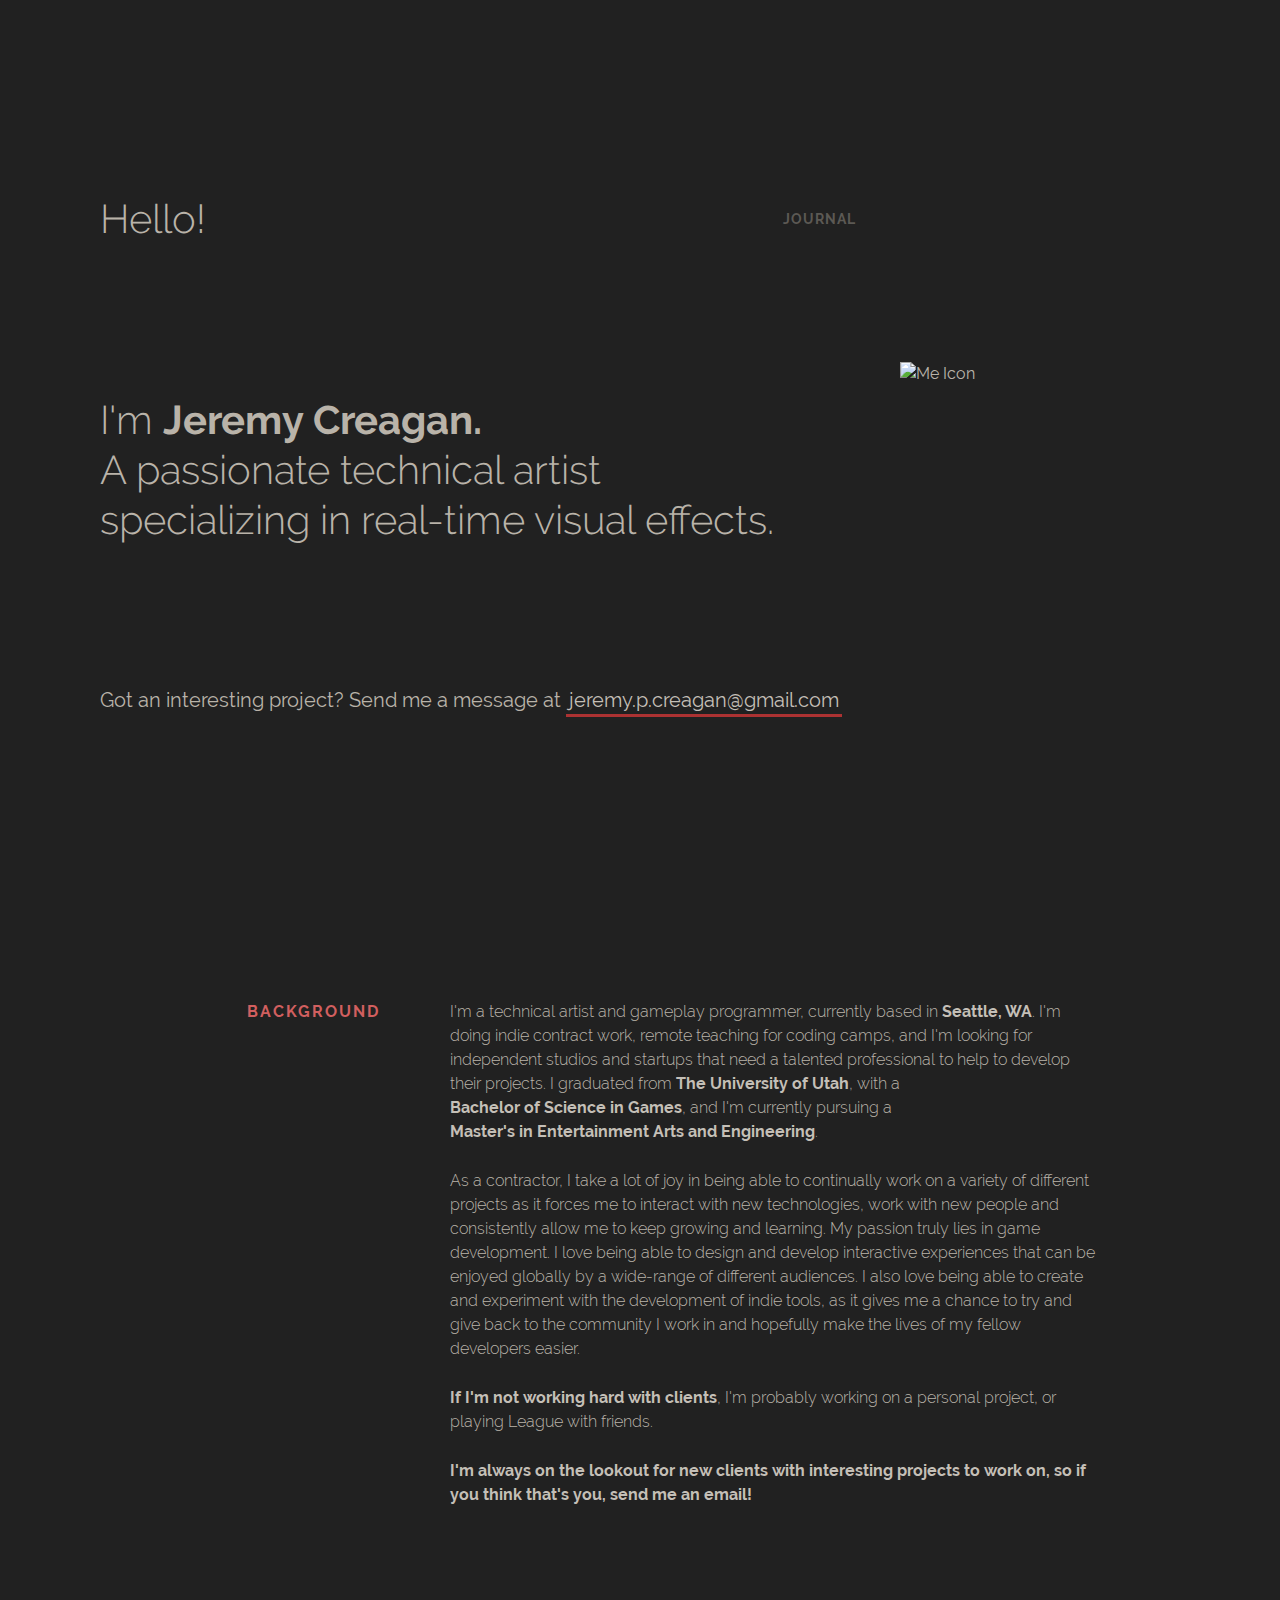
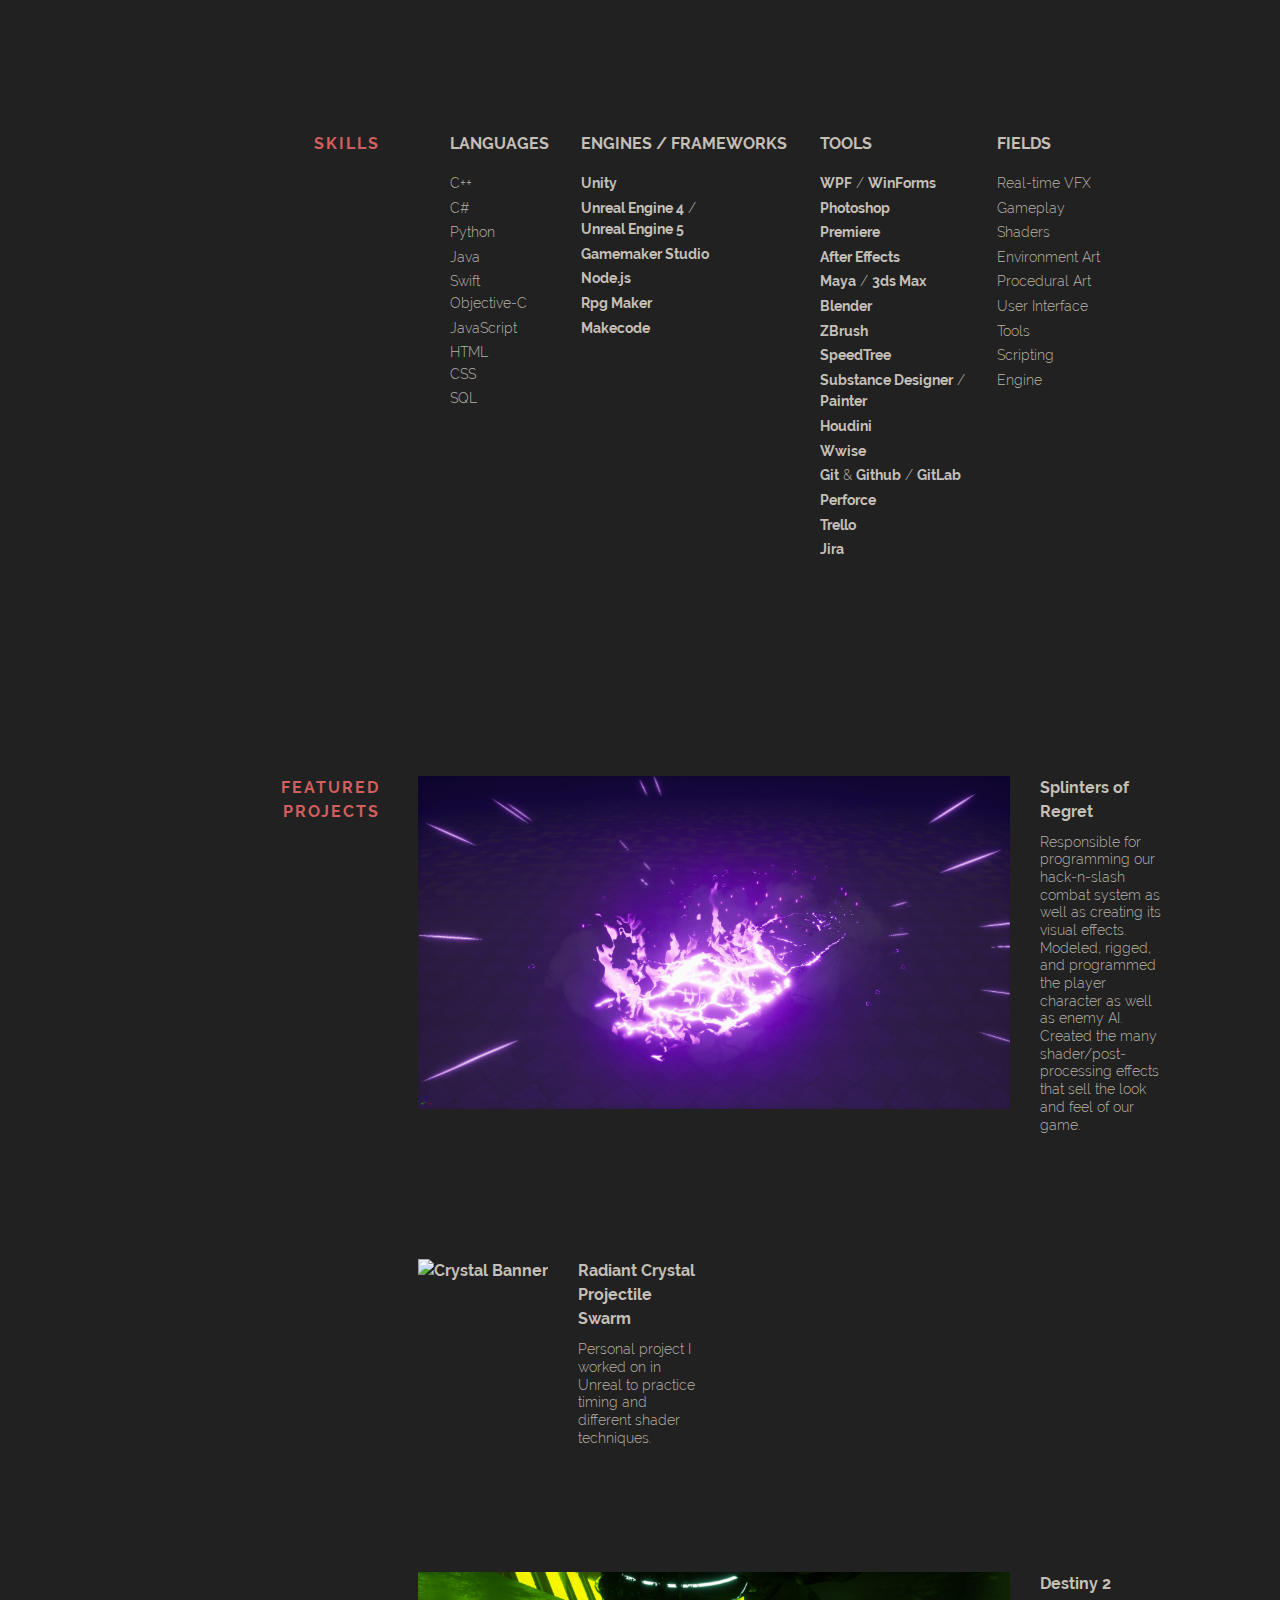
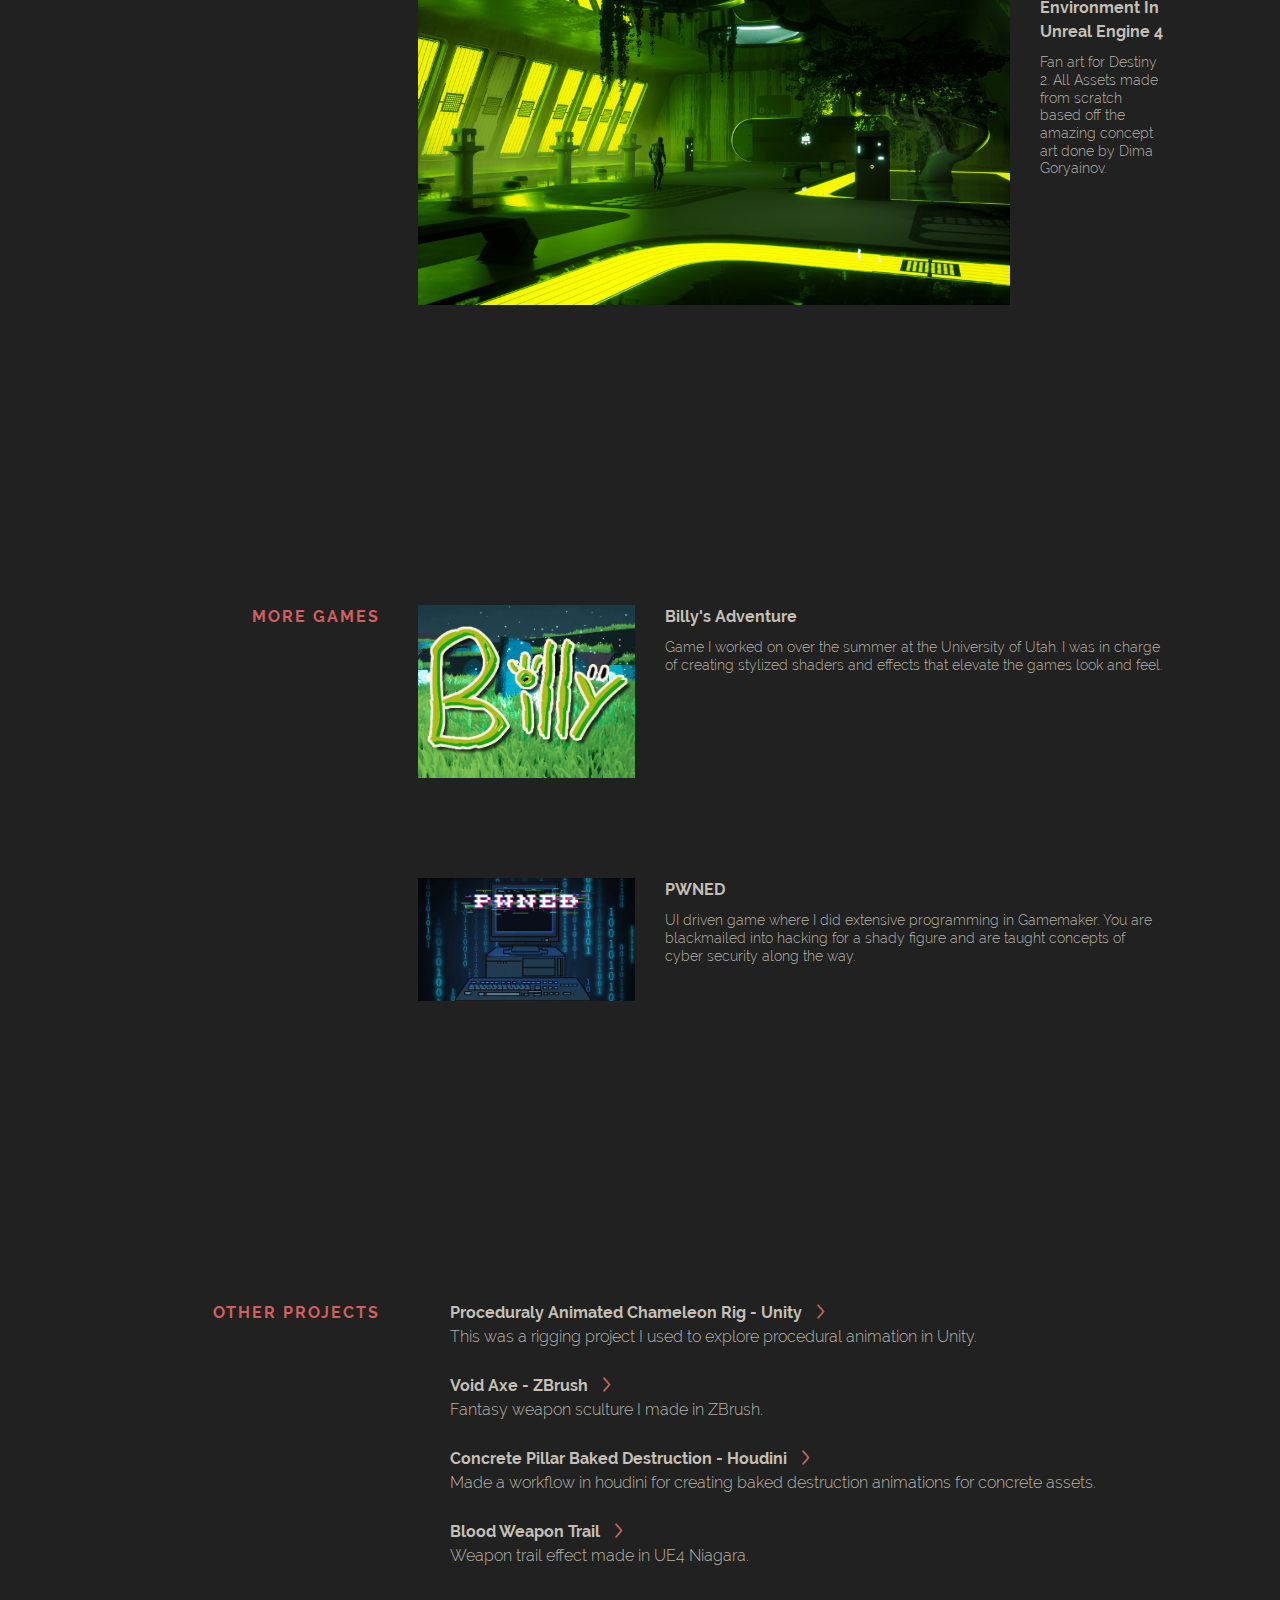
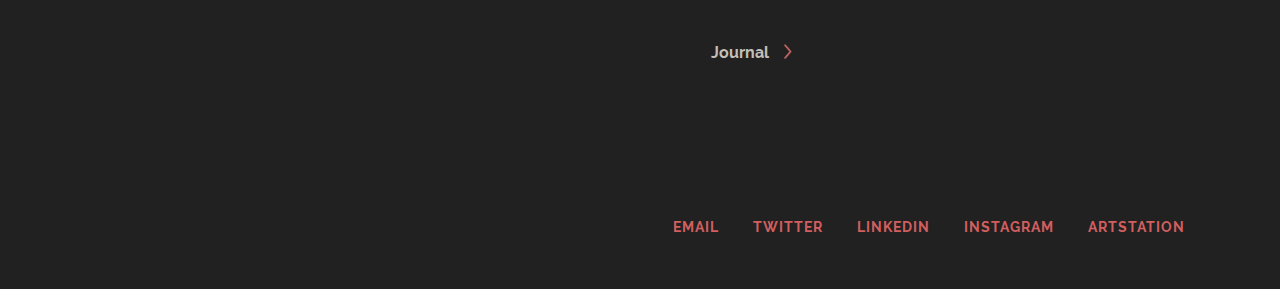
==== commit b7e0a887: "some formatting changes" ====
--- a/index.html
+++ b/index.html
@@ -29,7 +29,7 @@
                         <span class="text">Journal</span>
                         <img src="images/itchio.svg" alt="journal">
                     </a>
-                    <a href="jeremy.p.creagan@gmail.com" target="_blank" title="email">
+                    <a href="mailto:jeremy.p.creagan@gmail.com" target="_blank" title="email">
                     <span class="text"></span>
                     <i class="fas fa-envelope"></i>
                     <img src="images/itchio.svg" alt="twitter"> 
@@ -72,18 +72,16 @@
           <strong>Seattle, WA</strong>. I'm doing indie contract work, remote teaching for coding camps, and I'm looking for independent studios and startups that need a talented professional to help to develop their projects.
           I graduated from
           <a class="underline-link" href="https://www.utah.edu" target="_blank"> The University of Utah</a>, with a
-          <a class="underline-link" href="https://games.utah.edu/" target="_blank">Bachelor of Science in Games</a>, and I'm currently persuing their
+          <a class="underline-link" href="https://games.utah.edu/" target="_blank">Bachelor of Science in Games</a>, and I'm currently pursuing a
           <a class="underline-link" href="https://games.utah.edu/prospective-students/master-of-entertainment-arts-and-engineering/" target="_blank">Master's in Entertainment Arts and Engineering</a>.
         <p>As a contractor, I take a lot of joy in being able to continually work on a variety of different projects
           as it forces me to interact with new technologies, work with new people and consistently allow me to keep growing
-          and learning. There's nothing like the freedom of being able to always work on the most interesting up-and-coming
-          opportunities that present themselves to you. My passion truly lies in game development. I love being able to design
+          and learning. My passion truly lies in game development. I love being able to design
           and develop interactive experiences that can be enjoyed globally by a wide-range of different audiences. I also
           love being able to create and experiment with the development of indie tools, as it gives me a chance to try and
           give back to the community I work in and hopefully make the lives of my fellow developers easier.</p>
         <p>
-          <strong>If I'm not working hard with clients</strong>, I'm probably working on a personal project, participating in a game
-          jam, or playing League with friends.</p>
+          <strong>If I'm not working hard with clients</strong>, I'm probably working on a personal project, or playing League with friends.</p>
 
         <p>
           <strong>I'm always on the lookout for new clients with interesting projects to work on, so if you think that's you, send
@@ -103,9 +101,9 @@
               <li class="skillz__category__item">C#</li>
               <li class="skillz__category__item">Python</li>
               <li class="skillz__category__item">Java</li>
-              <li class="skillz__category__item">Swift/Objective-C</li>
-              <li class="skillz__category__item">JavaScript (ES6)</li>
-              <li class="skillz__category__item">HTML5/CSS3</li>
+              <li class="skillz__category__item">Swift<br>Objective-C</li>
+              <li class="skillz__category__item">JavaScript</li>
+              <li class="skillz__category__item">HTML<br>CSS</li>
               <li class="skillz__category__item">SQL</li>
             </ul>
           </div>
@@ -113,7 +111,7 @@
             <div class="skillz__category__label">Engines / Frameworks</div>
             <ul>
               <li class="skillz__category__item"><a class="underline-link" href="https://unity3d.com/" target="_blank">Unity</a></li>
-              <li class="skillz__category__item"><a class="underline-link" href="https://www.unrealengine.com" target="_blank">Unreal Engine 4</a> / <a class="underline-link" href="https://www.unrealengine.com/en-US/unreal-engine-5?sessionInvalidated=true" target="_blank">Unreal Engine 5</a></li>
+              <li class="skillz__category__item"><a class="underline-link" href="https://www.unrealengine.com" target="_blank">Unreal Engine 4</a> / <br><a class="underline-link" href="https://www.unrealengine.com/en-US/unreal-engine-5?sessionInvalidated=true" target="_blank">Unreal Engine 5</a></li>
               <li class="skillz__category__item"><a class="underline-link" href="https://www.yoyogames.com/gamemaker" target="_blank">Gamemaker Studio</a></li>
               <li class="skillz__category__item"><a class="underline-link" href="https://nodejs.org/en/" target="_blank">Node.js</a></li>
               <li class="skillz__category__item"><a class="underline-link" href="https://www.rpgmakerweb.com/" target="_blank">Rpg Maker</a></li>
@@ -131,7 +129,7 @@
               <li class="skillz__category__item"><a class="underline-link" href="https://www.blender.org/" target="_blank">Blender</a></li>
               <li class="skillz__category__item"><a class="underline-link" href="https://pixologic.com/" target="_blank">ZBrush</a></li>
               <li class="skillz__category__item"><a class="underline-link" href="https://store.speedtree.com/" target="_blank">SpeedTree</a></li>
-              <li class="skillz__category__item"><a class="underline-link" href="https://www.substance3d.com/" target="_blank">Substance Designer</a> / <a class="underline-link" href="https://www.adobe.com/products/substance3d-painter.html" target="_blank">Painter</a></li>
+              <li class="skillz__category__item"><a class="underline-link" href="https://www.substance3d.com/" target="_blank">Substance Designer</a> / <br><a class="underline-link" href="https://www.adobe.com/products/substance3d-painter.html" target="_blank">Painter</a></li>
               <li class="skillz__category__item"><a class="underline-link" href="https://www.sidefx.com/" target="_blank">Houdini</a></li>
               <li class="skillz__category__item"><a class="underline-link" href="https://www.audiokinetic.com/products/wwise/" target="_blank">Wwise</a></li>
               <li class="skillz__category__item"><a class="underline-link" href="https://git-scm.com/" target="_blank">Git</a> &amp; <a class="underline-link" href="https://github.com" target="_blank">Github</a> / <a class="underline-link" href="https://about.gitlab.com/" target="_blank">GitLab</a></li>
@@ -292,7 +290,7 @@
       <div class="footer__copyright">
       </div>
       <div class="footer__links">
-        <a href="jeremy.p.creagan@gmail.com" target="_blank" title="email">
+        <a href="mailto:jeremy.p.creagan@gmail.com" target="_blank" title="email">
           <span class="text">email</span>
           <i class="fas fa-envelope"></i>
           <img src="images/itchio.svg" alt="twitter"> 
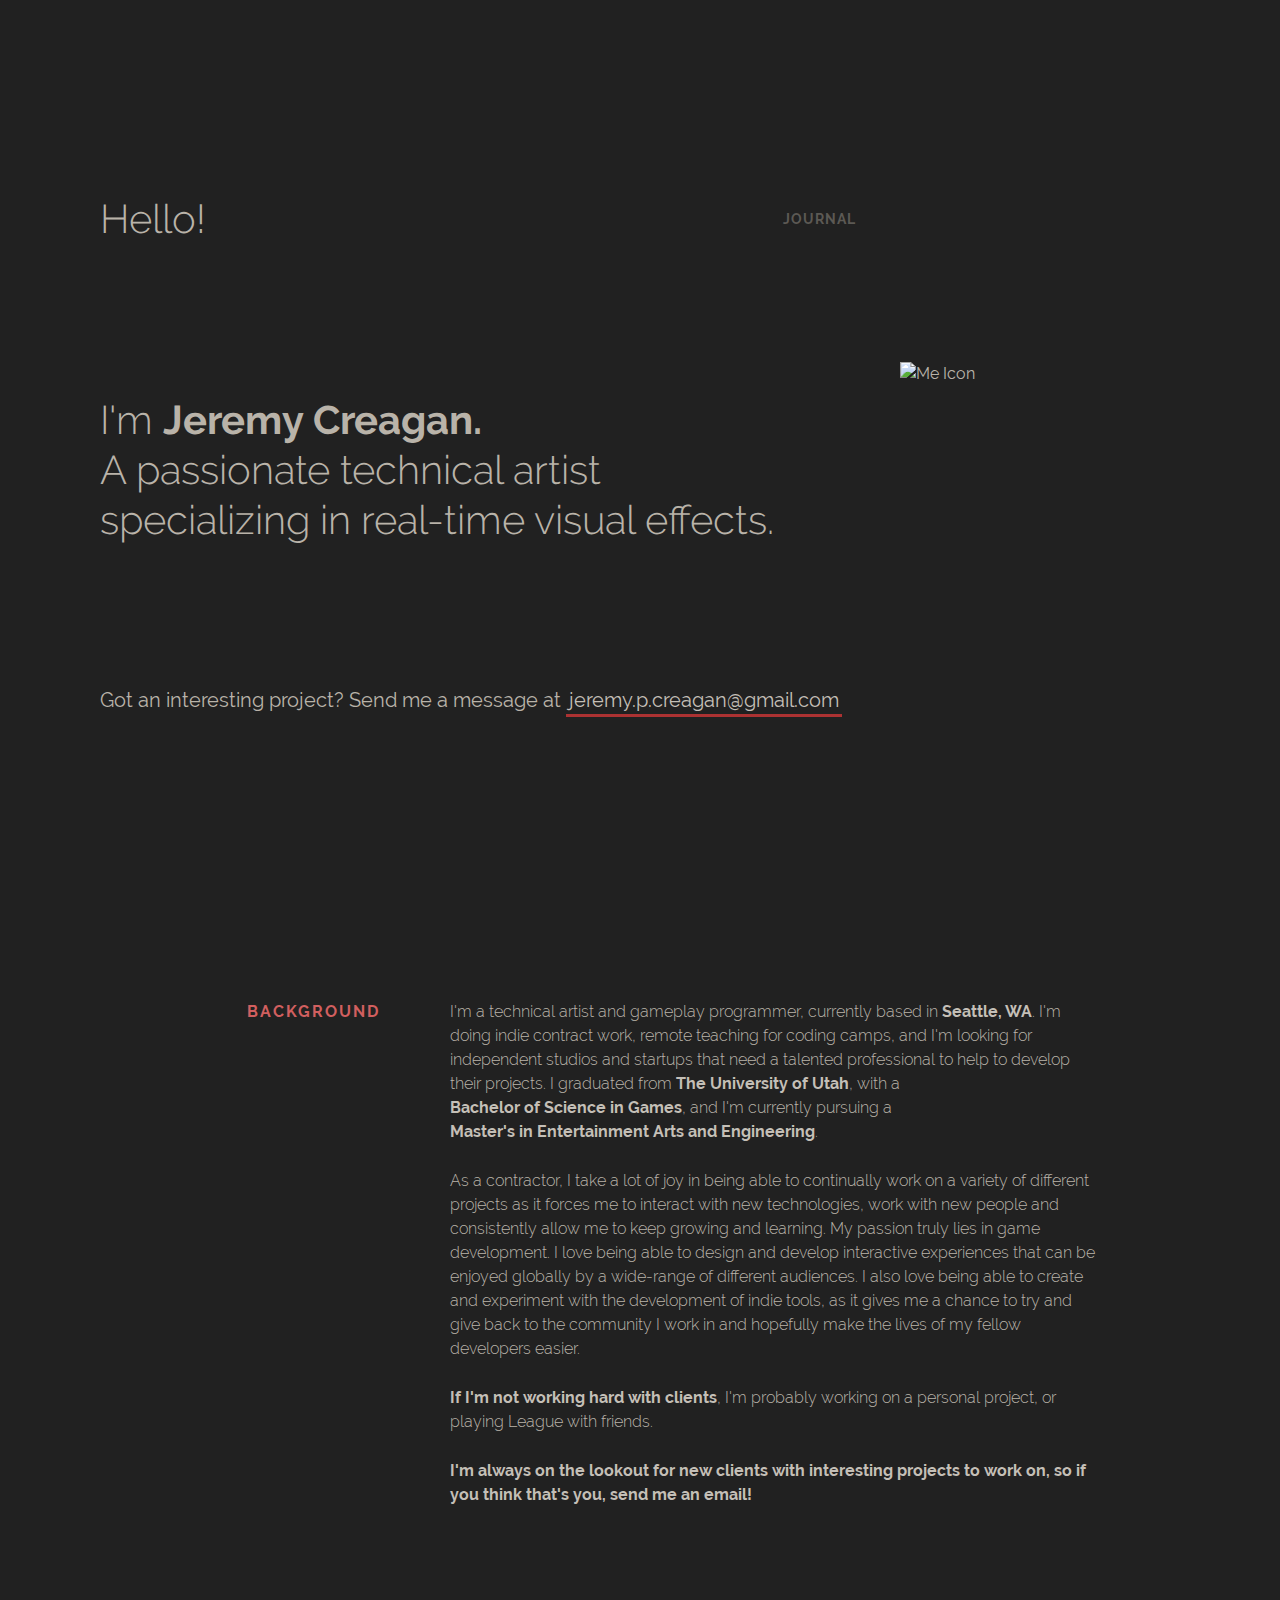
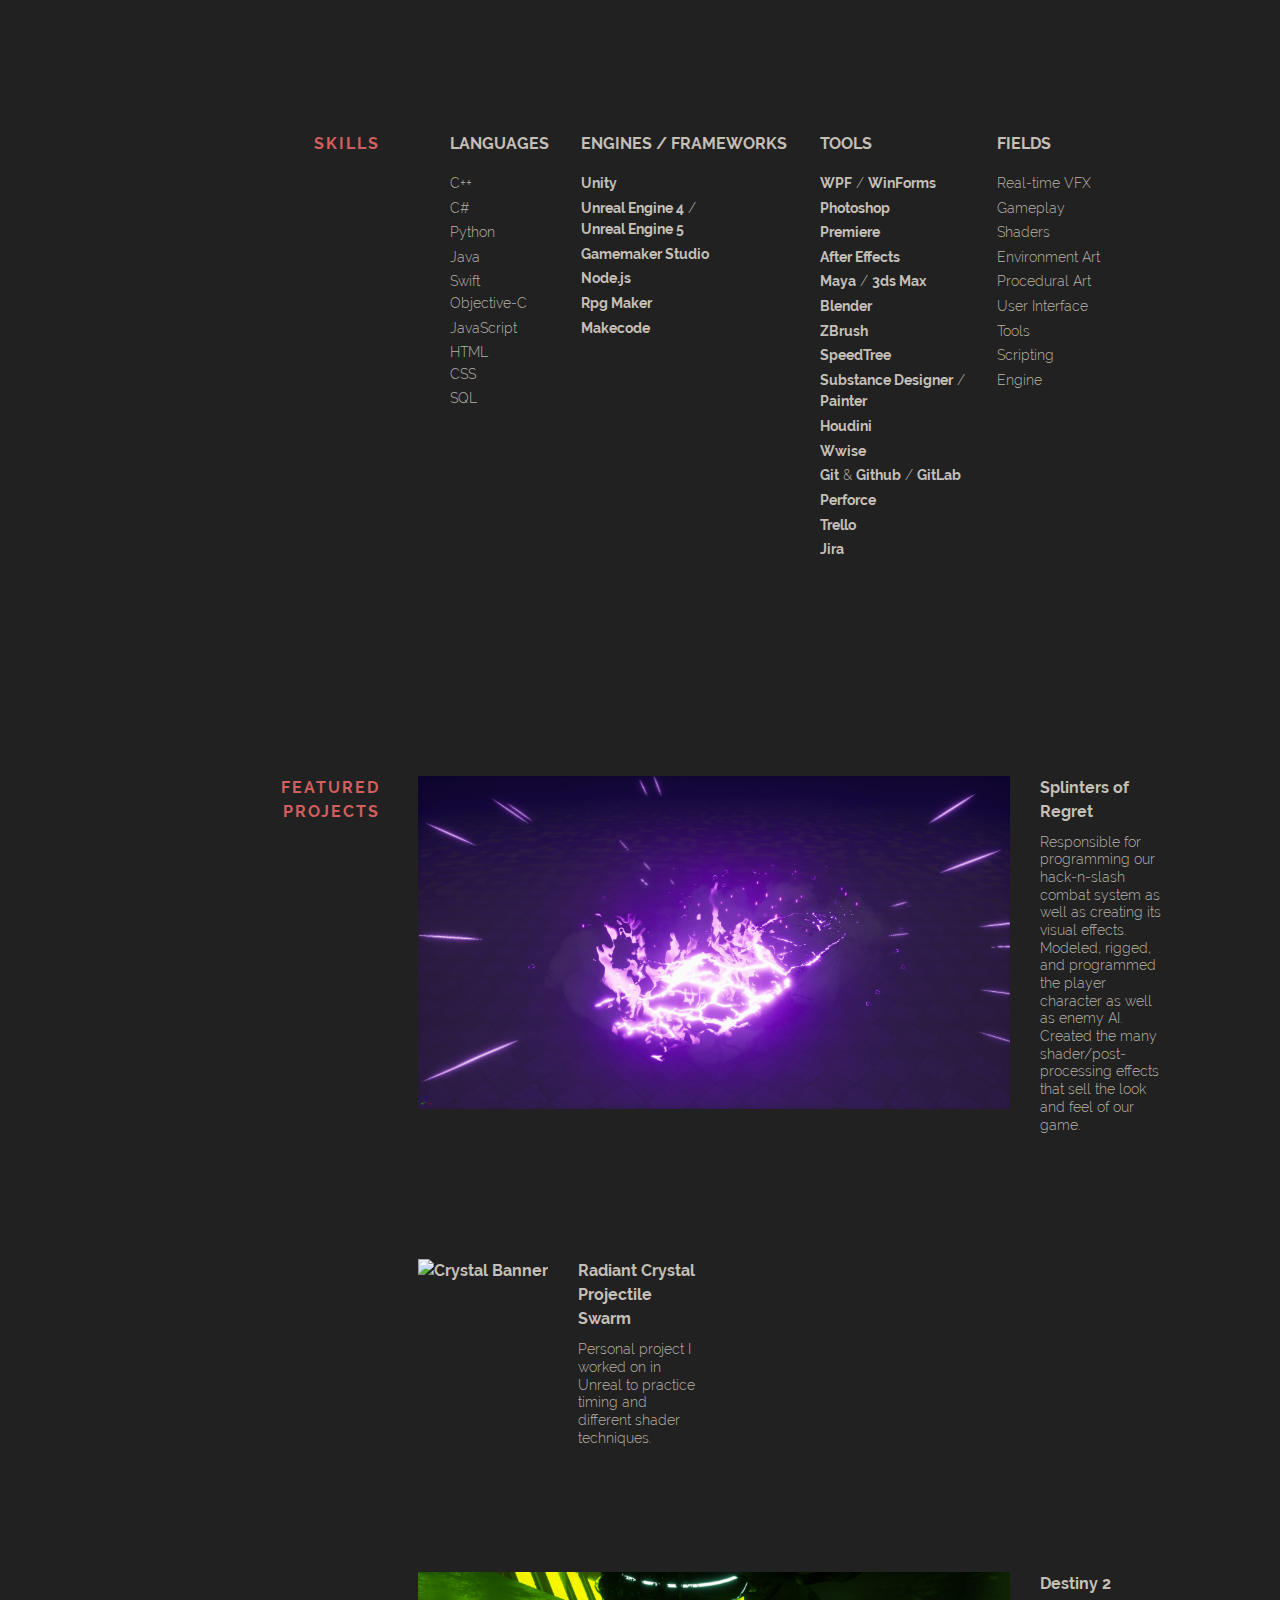
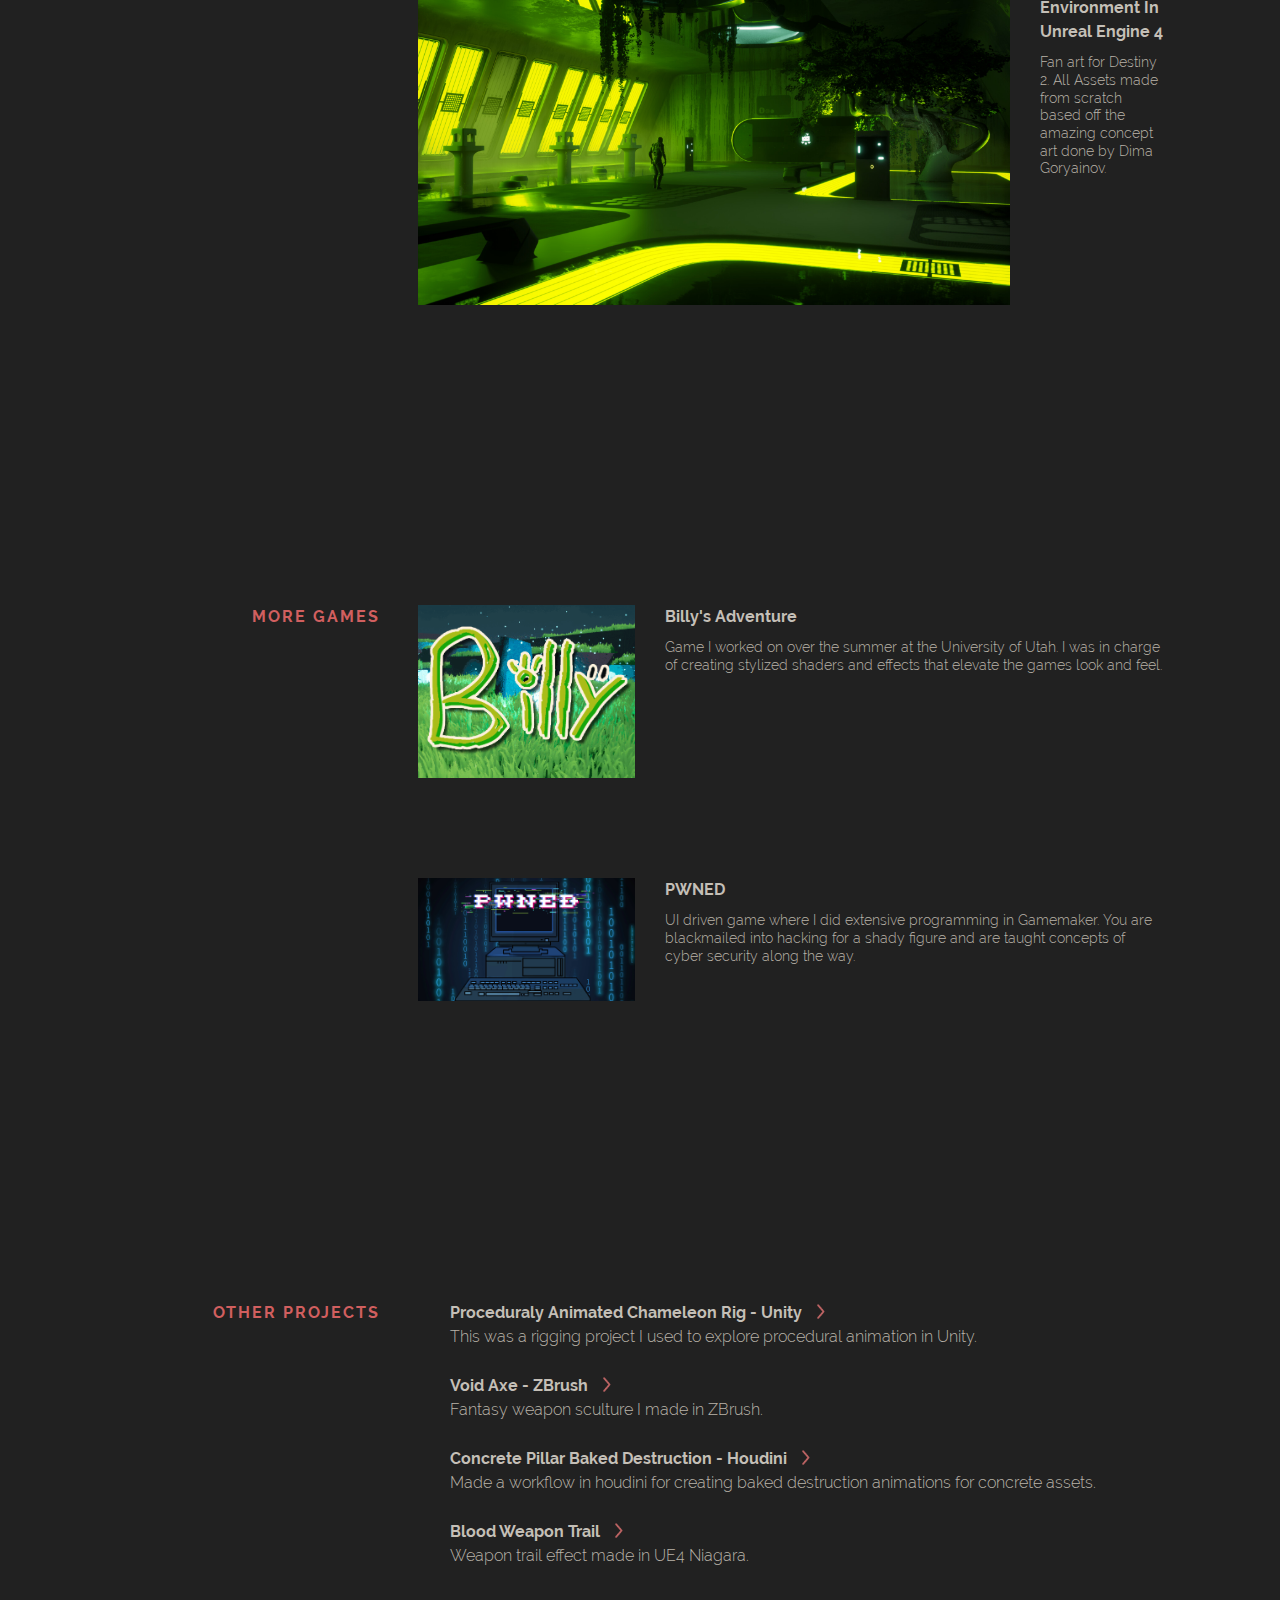
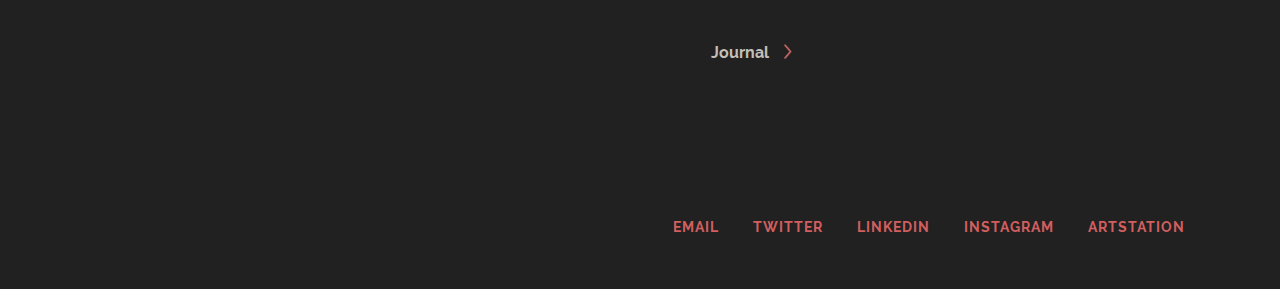
==== commit 7f890ae1: "more additions to the journal" ====
--- a/index.html
+++ b/index.html
@@ -6,7 +6,7 @@
   <meta charset="utf-8">
 
   <title>Jeremy Creagan</title>
-  <meta name="description" content="Portfolio site for Technical artist and gameplay programmer Jeremy Creagan.">
+  <meta name="description" content="Portfolio site for Technical artist Jeremy Creagan.">
   <meta name="author" content="Jeremy Creagan">
 
   <link rel="stylesheet" href="css/main.css">
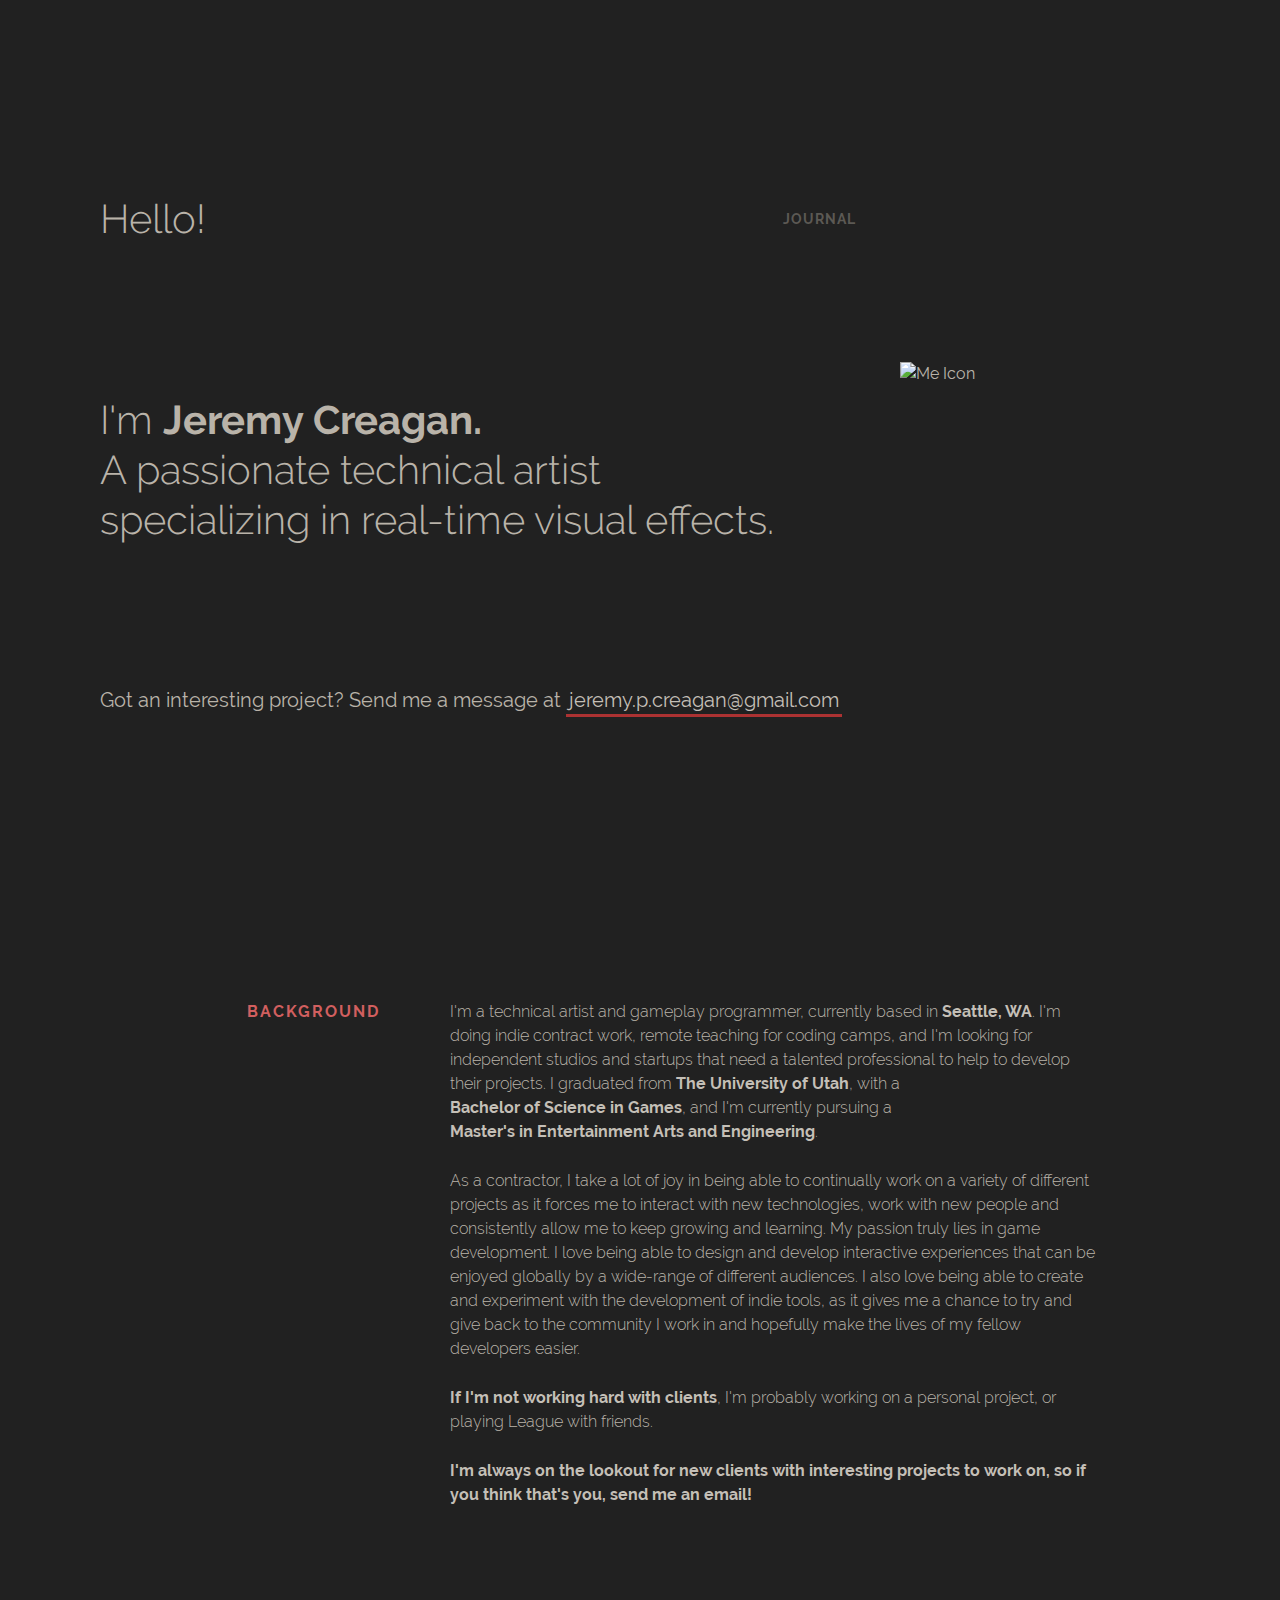
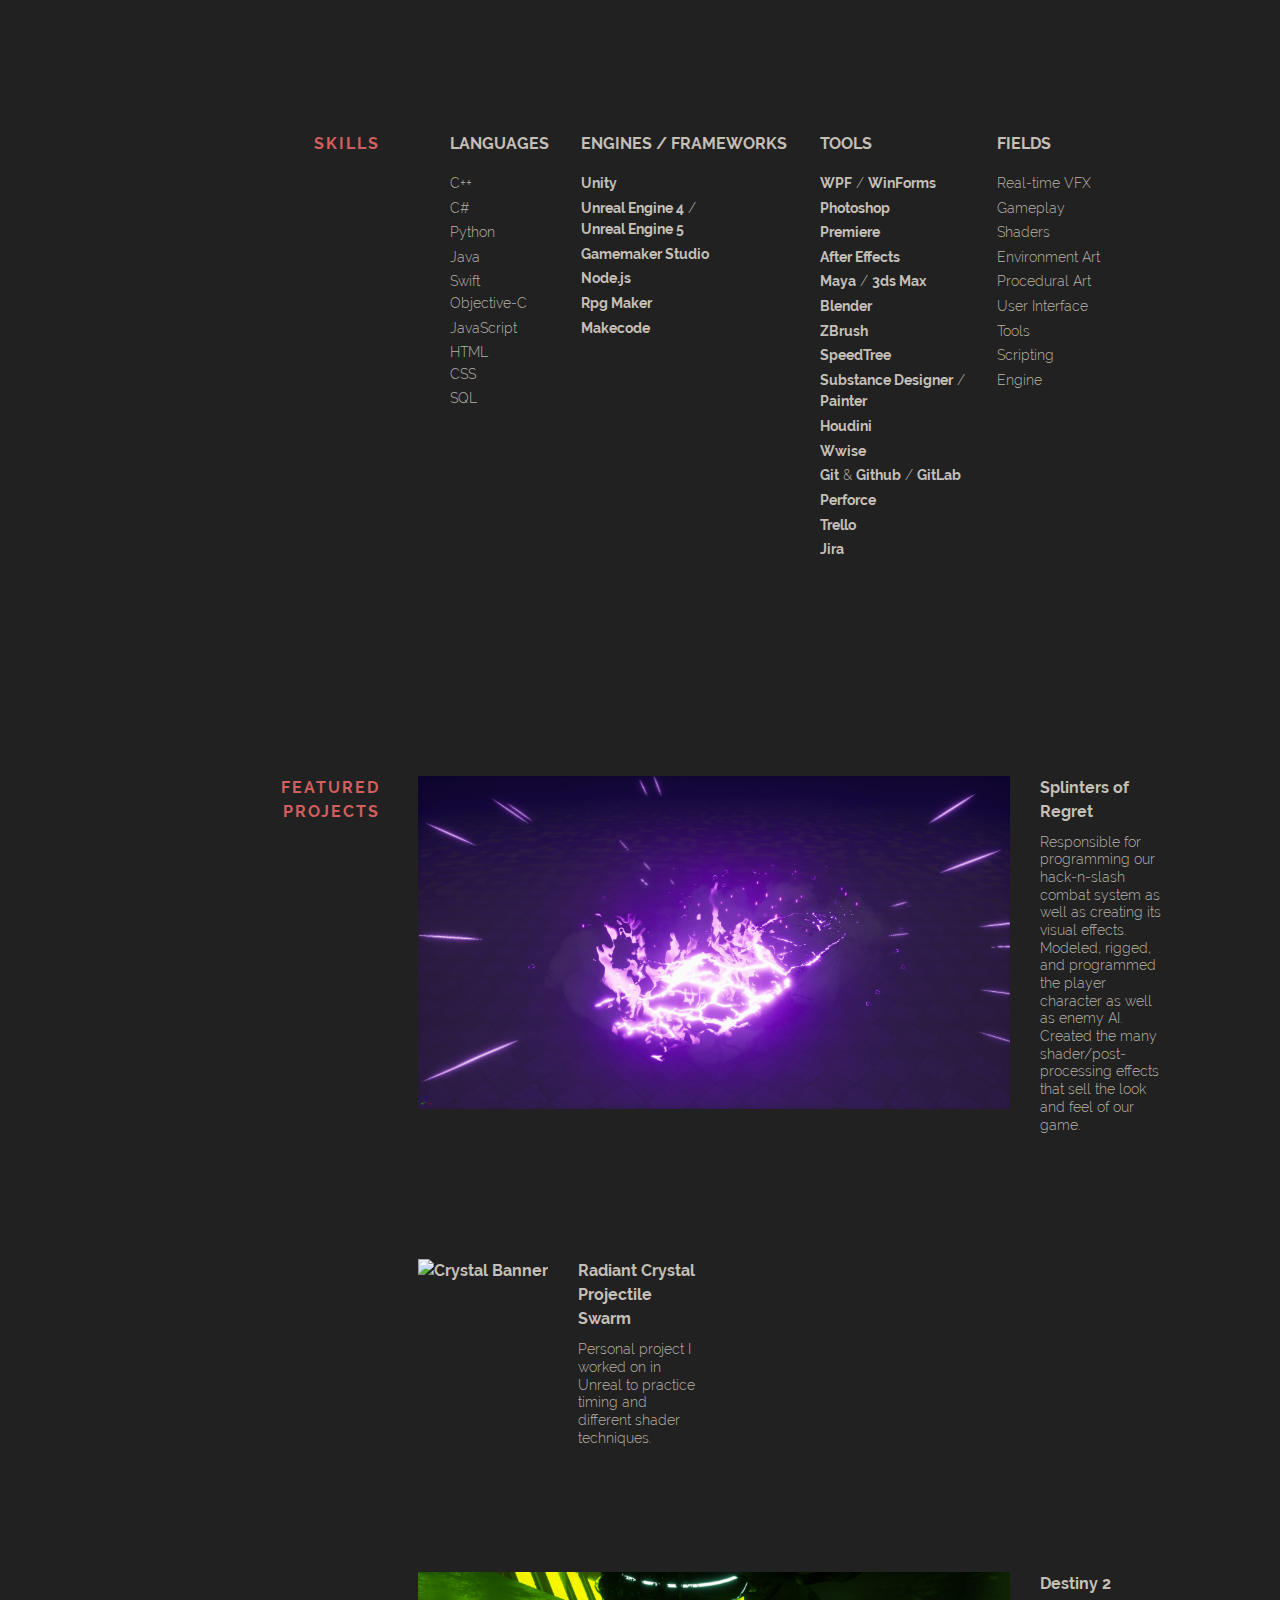
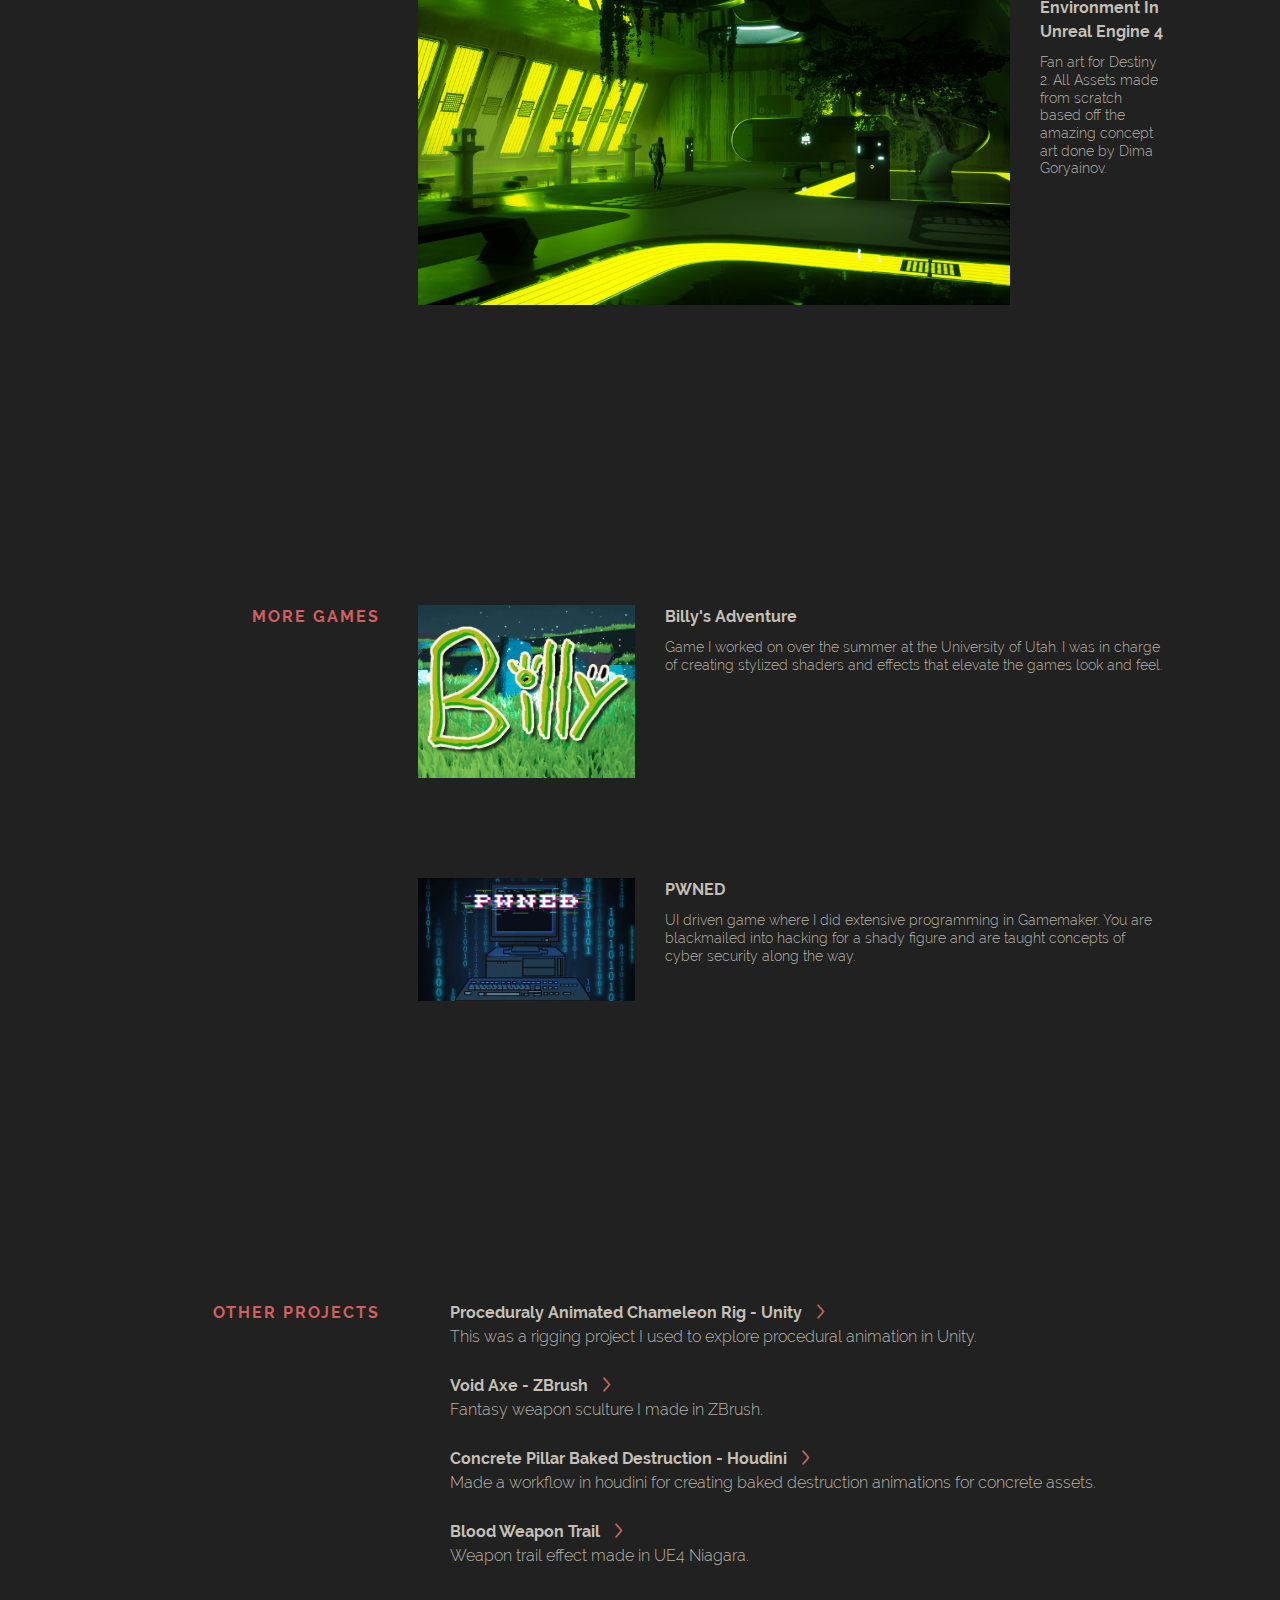
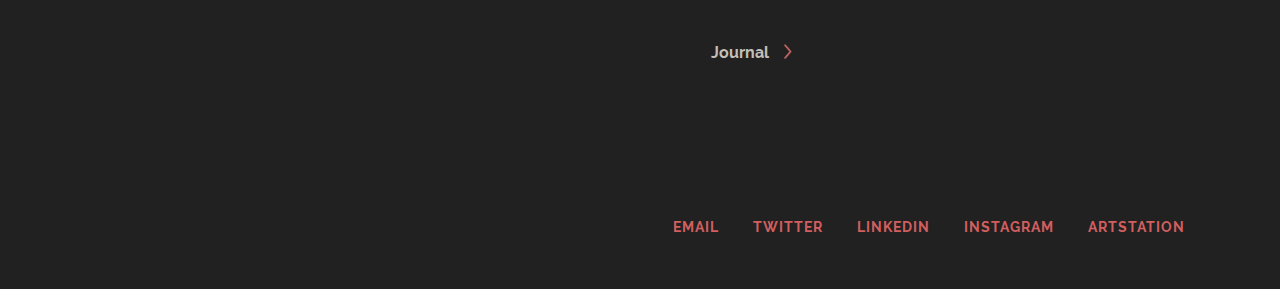
==== commit 14cb0822: "experimenting with mobile scaling" ====
--- a/index.html
+++ b/index.html
@@ -8,6 +8,8 @@
   <title>Jeremy Creagan</title>
   <meta name="description" content="Portfolio site for Technical artist Jeremy Creagan.">
   <meta name="author" content="Jeremy Creagan">
+  <meta property="og:image" content="images/websitePreviewBlur.png">
+  <meta name="viewport" content="width=device-width, initial-scale=1">
 
   <link rel="stylesheet" href="css/main.css">
   <link rel="shortcut icon" type="image/ico" href="favicon.ico"/>
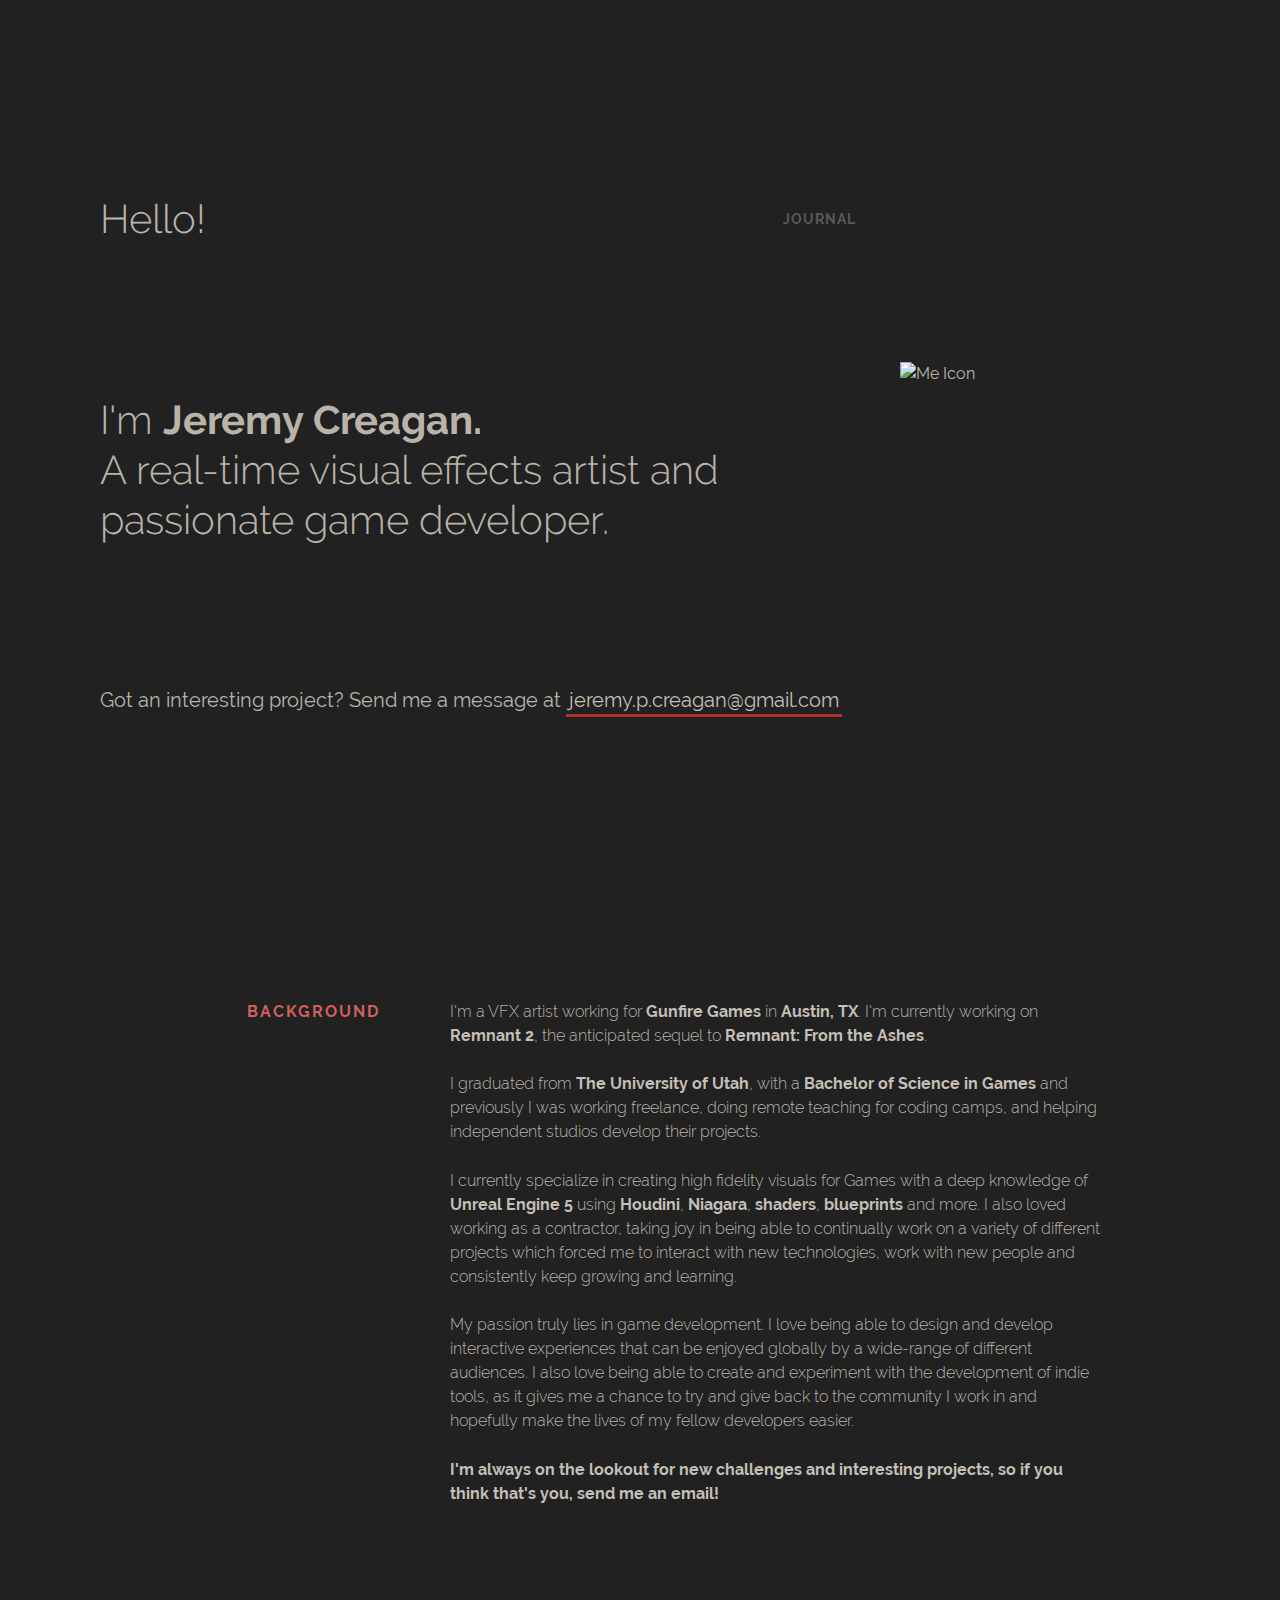
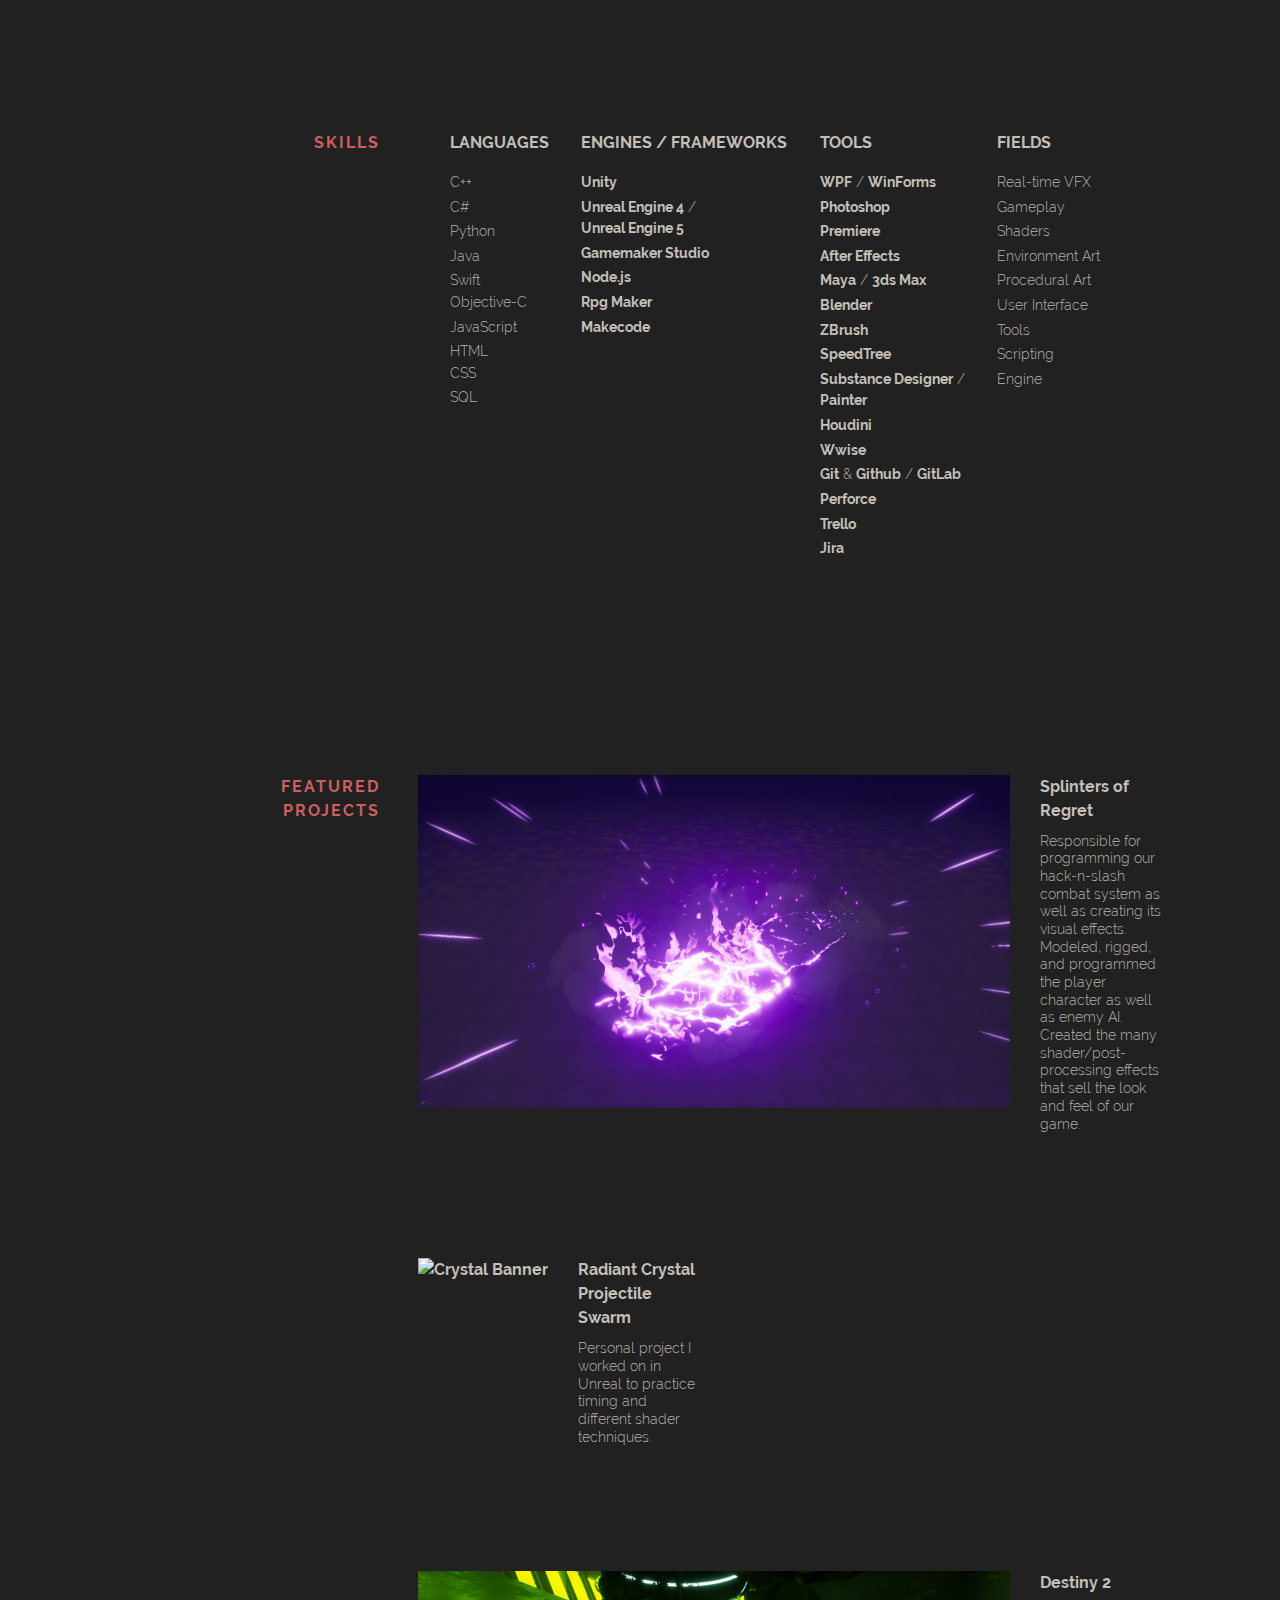
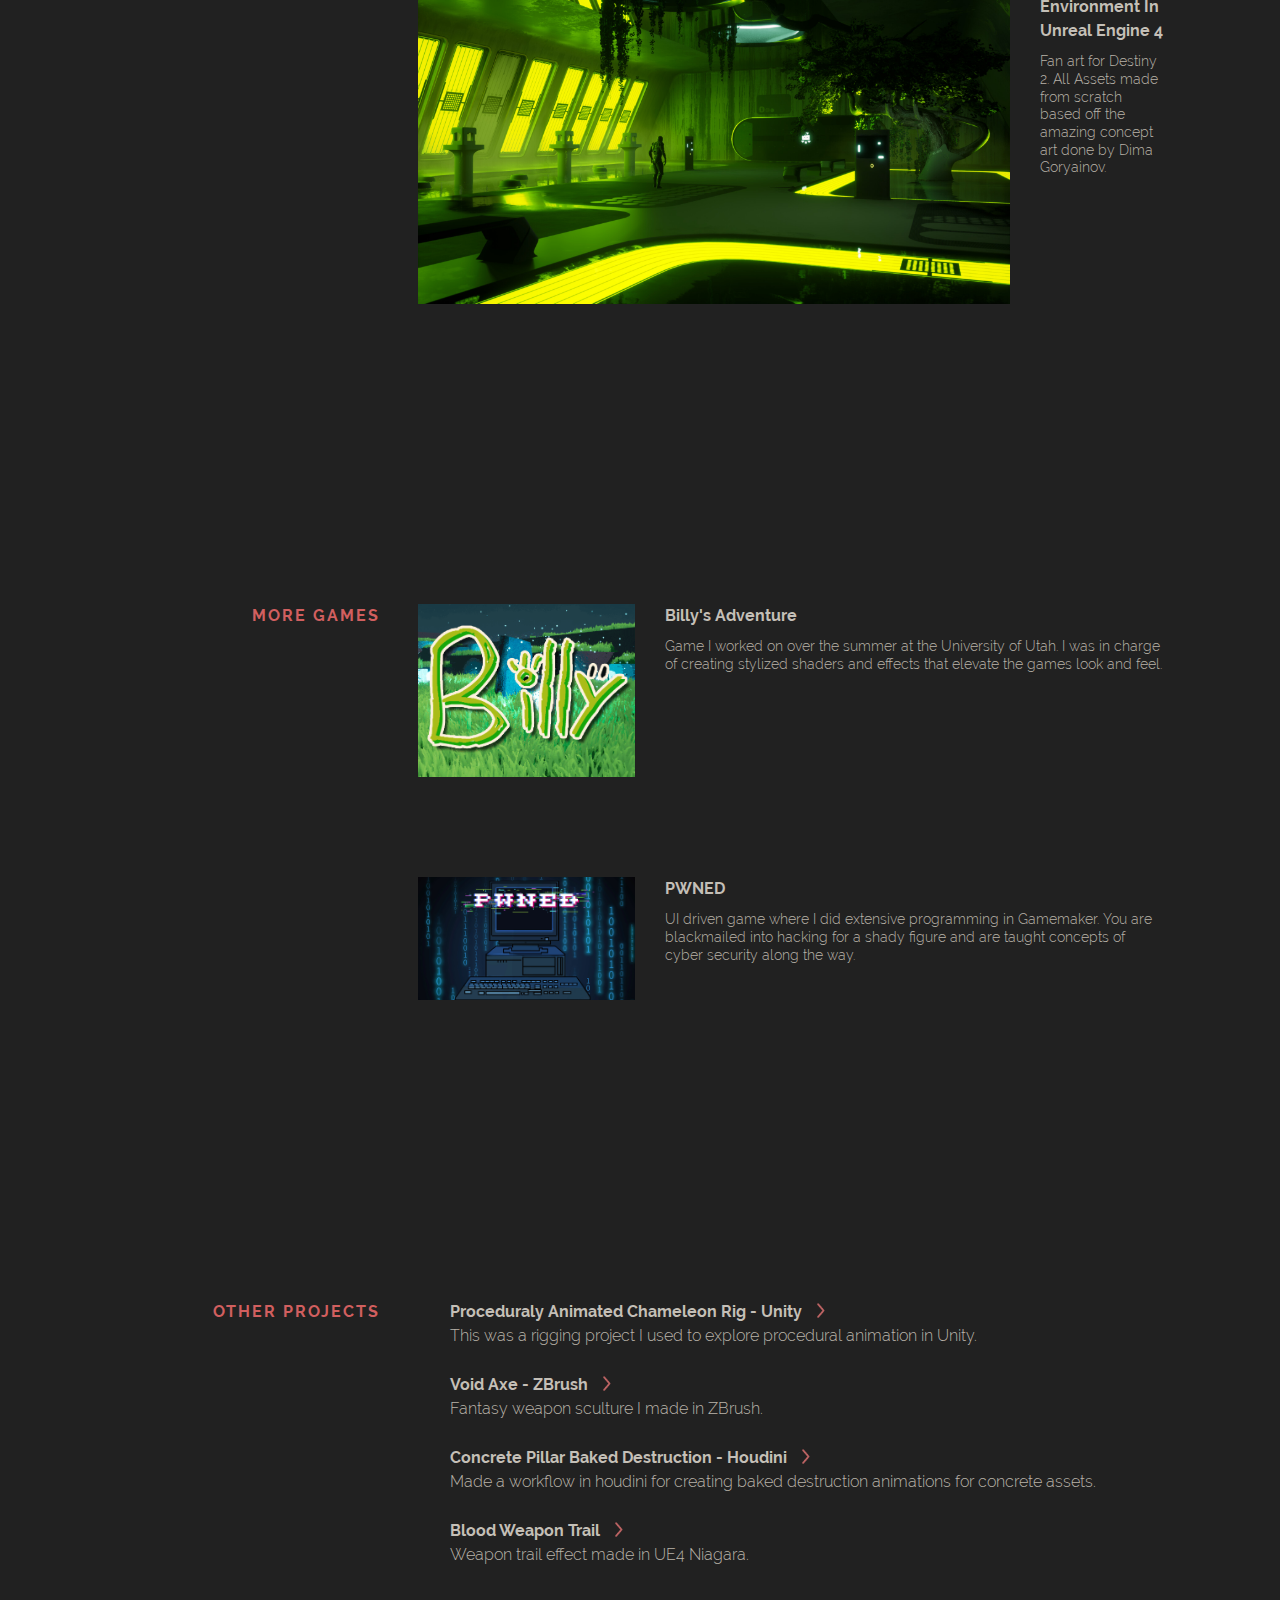
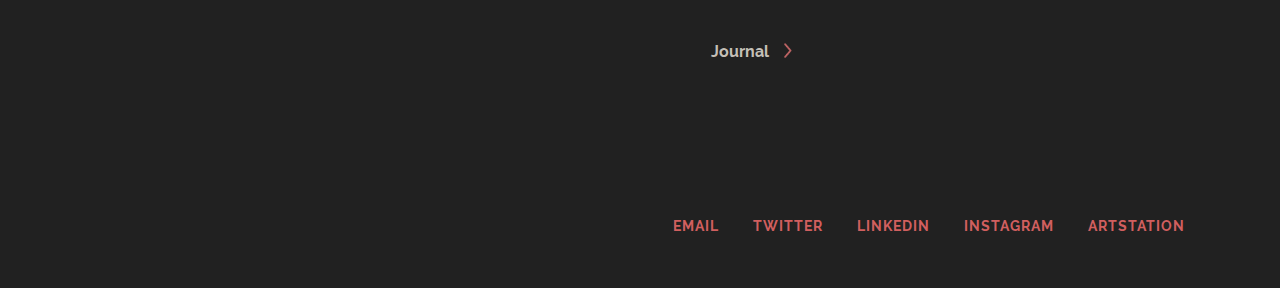
==== commit b9370c08: "updated my about page with my new situation at Gunfire" ====
--- a/index.html
+++ b/index.html
@@ -54,7 +54,7 @@
       <div class="intro__wrap">
         <img class="intro__icon" src="images/MeSelfieCrop.png" alt="Me Icon" />
         <h2 class="intro__tagline">I'm
-          <span class="name">Jeremy Creagan.</span><br>A passionate technical artist specializing in real-time visual effects.
+          <span class="name">Jeremy Creagan.</span><br>A real-time visual effects artist and passionate game developer.
         </h2>
       </div>
       <h3 class="intro__contact">Got an interesting project? Send me a message at
@@ -70,23 +70,28 @@
         <br>
       </div>
       <div class="section__content">
-        <p>I'm a technical artist and gameplay programmer, currently based in
-          <strong>Seattle, WA</strong>. I'm doing indie contract work, remote teaching for coding camps, and I'm looking for independent studios and startups that need a talented professional to help to develop their projects.
+        <p>I'm a VFX artist working for
+          <a class="underline-link" href="http://gunfiregames.com/" target="_blank">Gunfire Games</a> in
+          <strong>Austin, TX</strong>. I'm currently working on
+          <a class="underline-link" href="https://www.remnantgame.com/en/" target="_blank"> Remnant 2</a>, the anticipated sequel to <strong>Remnant: From the Ashes</strong>.
+          <br><br>
           I graduated from
-          <a class="underline-link" href="https://www.utah.edu" target="_blank"> The University of Utah</a>, with a
-          <a class="underline-link" href="https://games.utah.edu/" target="_blank">Bachelor of Science in Games</a>, and I'm currently pursuing a
-          <a class="underline-link" href="https://games.utah.edu/prospective-students/master-of-entertainment-arts-and-engineering/" target="_blank">Master's in Entertainment Arts and Engineering</a>.
-        <p>As a contractor, I take a lot of joy in being able to continually work on a variety of different projects
-          as it forces me to interact with new technologies, work with new people and consistently allow me to keep growing
-          and learning. My passion truly lies in game development. I love being able to design
+          <a class="underline-link" href="https://www.utah.edu" target="_blank">The University of Utah</a>, with a
+          <a class="underline-link" href="https://games.utah.edu/" target="_blank">Bachelor of Science in Games</a> and previously I was working freelance, doing remote teaching for coding camps, 
+          and helping independent studios develop their projects.
+        <p>
+          I currently specialize in creating high fidelity visuals for Games with a deep knowledge of <strong>Unreal Engine 5</strong> using <strong>Houdini</strong>, <strong>Niagara</strong>, <strong>shaders</strong>, <strong>blueprints</strong> and more.
+          I also loved working as a contractor, taking joy in being able to continually work on a variety of different projects
+          which forced me to interact with new technologies, work with new people and consistently keep growing
+          and learning. 
+          <br><br>
+          My passion truly lies in game development. I love being able to design
           and develop interactive experiences that can be enjoyed globally by a wide-range of different audiences. I also
           love being able to create and experiment with the development of indie tools, as it gives me a chance to try and
           give back to the community I work in and hopefully make the lives of my fellow developers easier.</p>
+
         <p>
-          <strong>If I'm not working hard with clients</strong>, I'm probably working on a personal project, or playing League with friends.</p>
-
-        <p>
-          <strong>I'm always on the lookout for new clients with interesting projects to work on, so if you think that's you, send
+          <strong>I'm always on the lookout for new challenges and interesting projects, so if you think that's you, send
             me an email!</strong>
         </p>
       </div>
